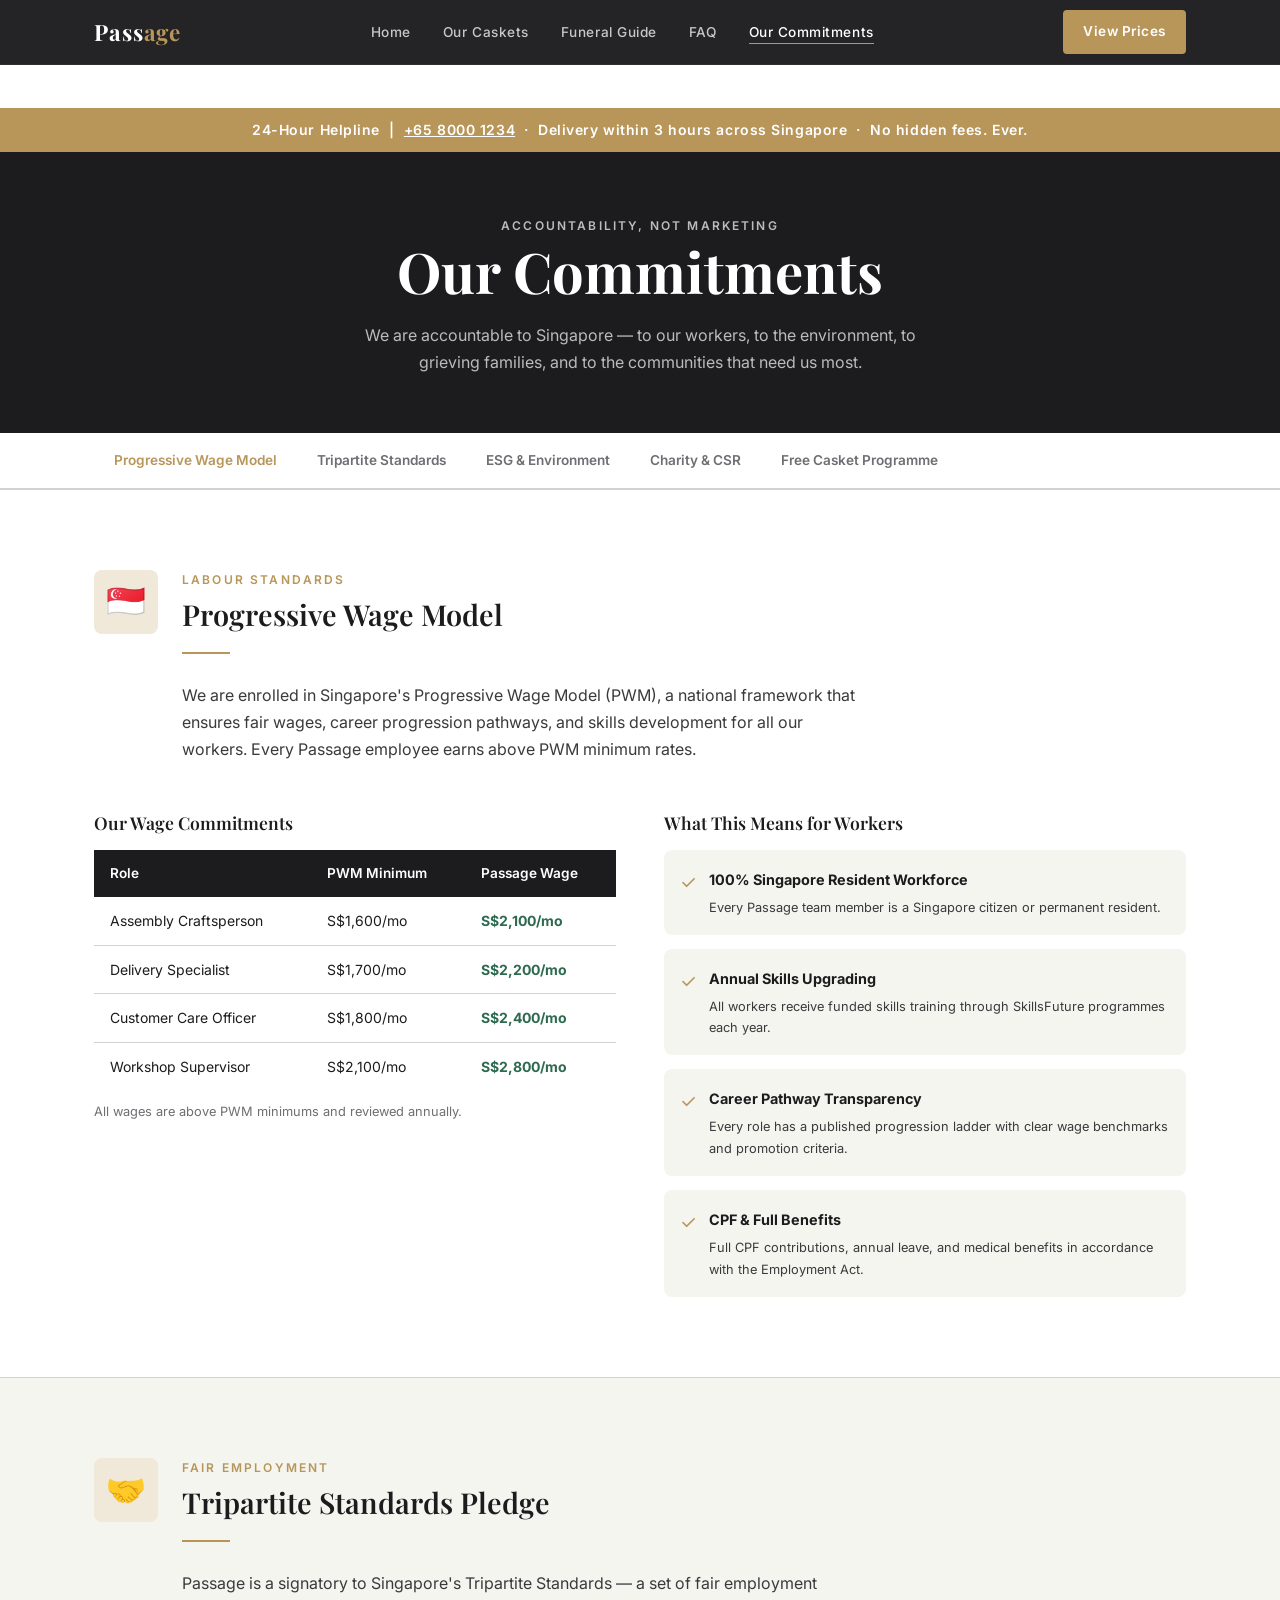
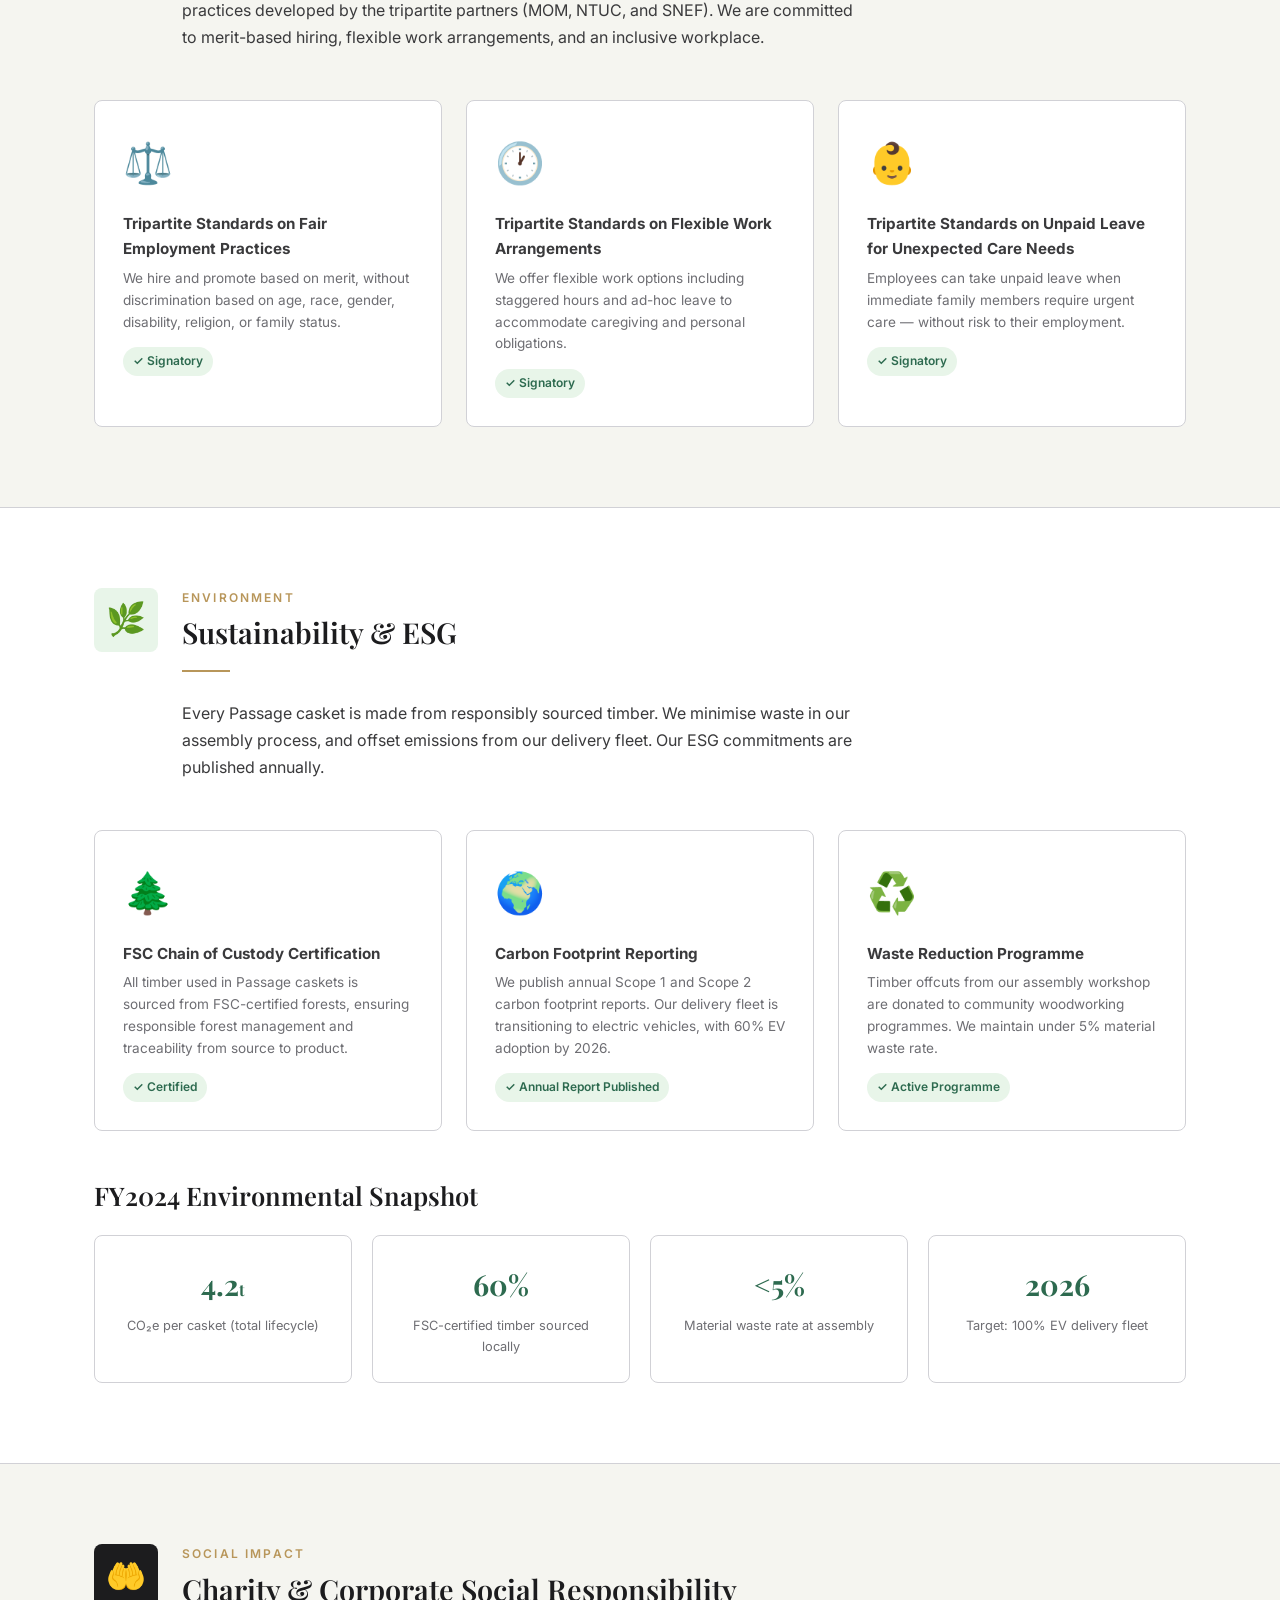
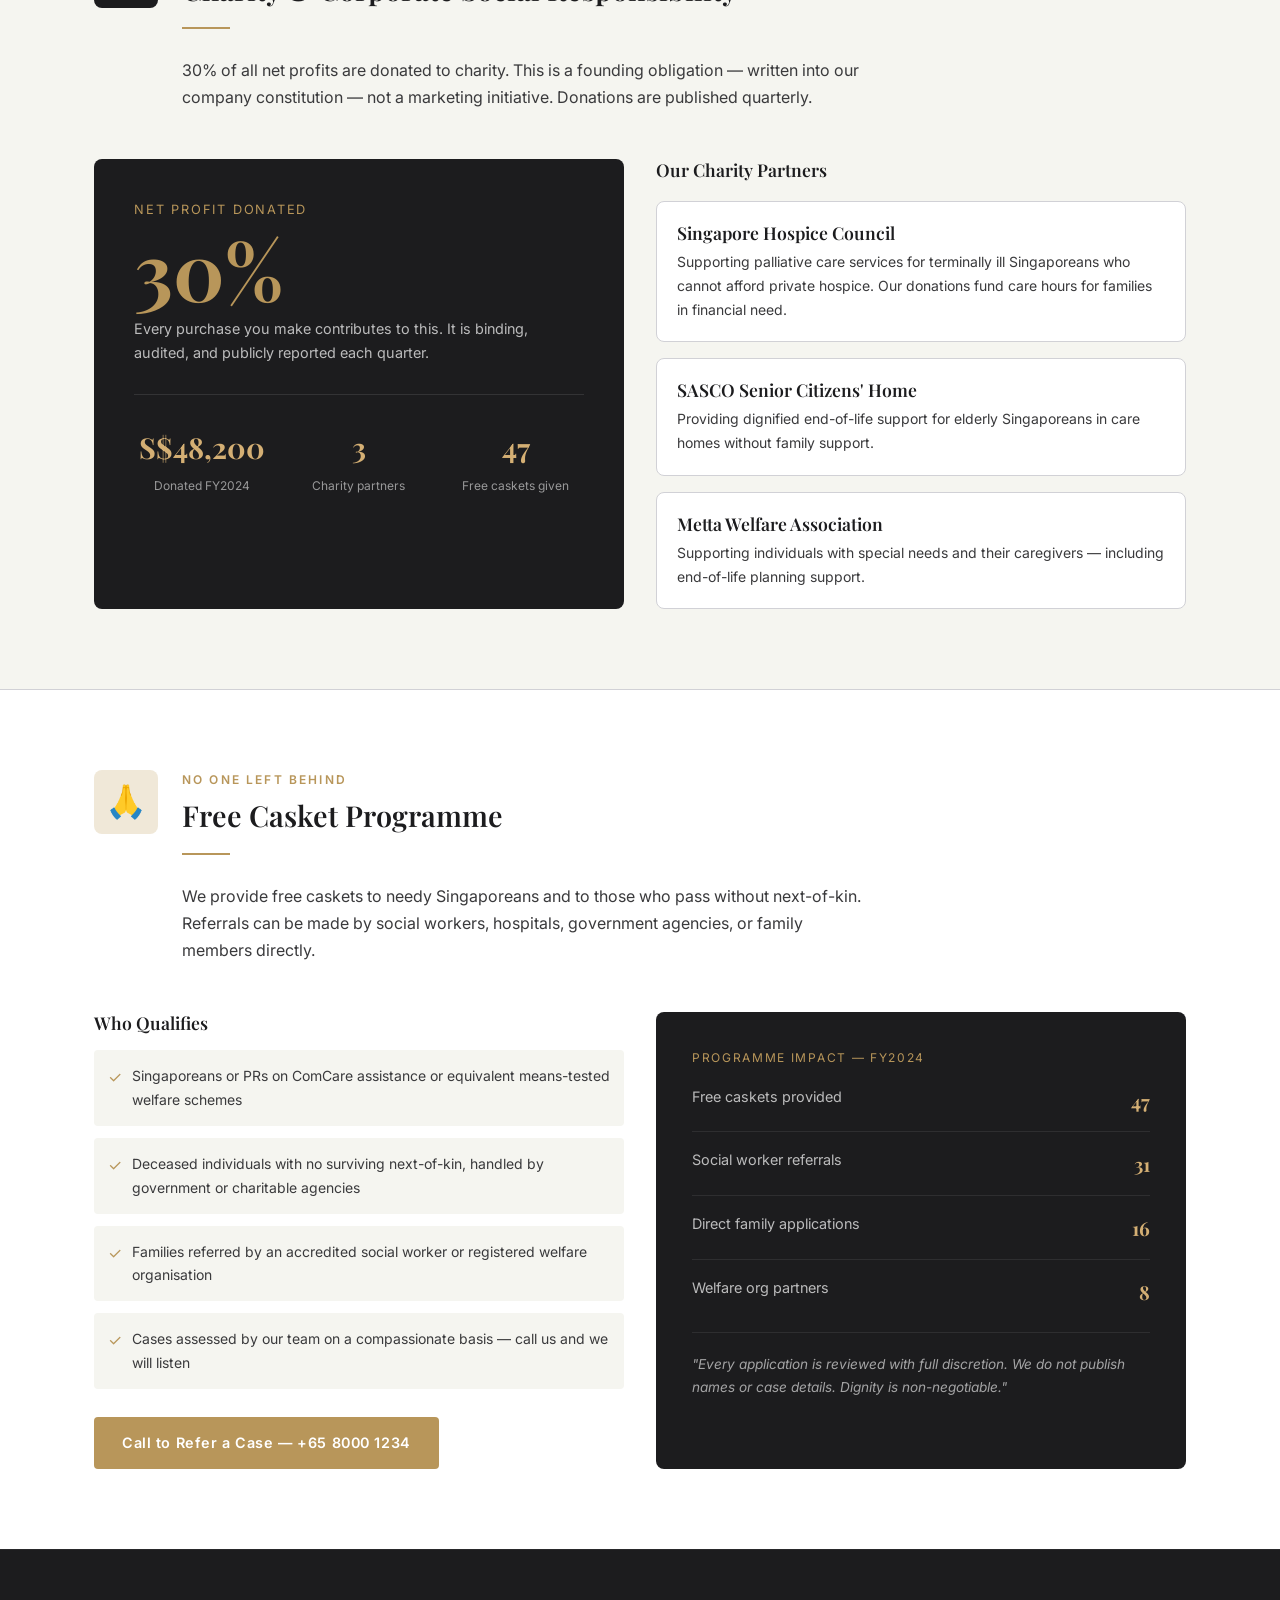
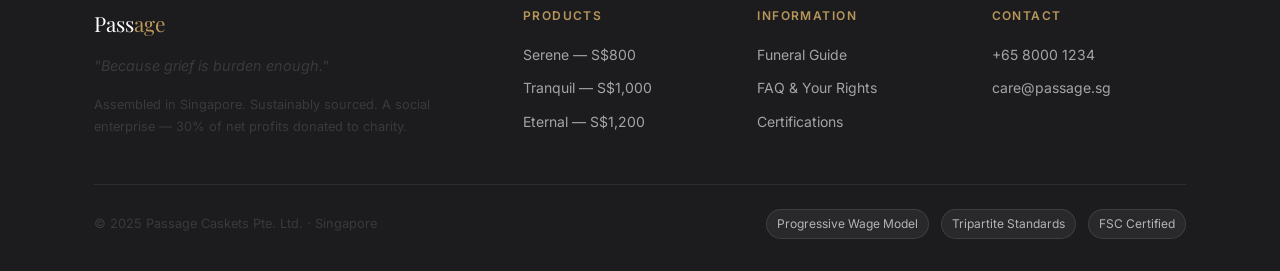
==== accreditation.html @ 785dd01e "Initial commit: Passage casket website 5-page transparent casket pricing site for Singapore. Include" ====
<!DOCTYPE html>
<html lang="en">
<head>
  <meta charset="UTF-8" />
  <meta name="viewport" content="width=device-width, initial-scale=1.0" />
  <title>Our Commitments — Passage</title>
  <meta name="description" content="Progressive Wage Model, Tripartite Standards, FSC timber, ESG reporting, and our charity commitment. Passage is accountable to Singapore." />
  <link rel="preconnect" href="https://fonts.googleapis.com" />
  <link rel="preconnect" href="https://fonts.gstatic.com" crossorigin />
  <link href="https://fonts.googleapis.com/css2?family=Playfair+Display:wght@400;600;700&family=Inter:wght@400;500;600&display=swap" rel="stylesheet" />
  <link rel="stylesheet" href="styles.css" />
  <style>
    .page-body { padding-top: 108px; }
    .page-header { background: var(--charcoal); padding: 64px 0 56px; text-align: center; color: var(--white); }
    .page-header h1 { color: var(--white); margin-bottom: 16px; }
    .page-header p { color: rgba(255,255,255,0.7); max-width: 600px; margin: 0 auto; }

    /* Commitment pillars */
    .pillar-nav {
      background: var(--white);
      border-bottom: 2px solid var(--border);
      position: sticky; top: 108px; z-index: 100;
    }
    .pillar-nav__inner {
      display: flex; overflow-x: auto;
      max-width: var(--max-width); margin: 0 auto; padding: 0 24px;
    }
    .pillar-btn {
      padding: 16px 20px; font-size: 0.85rem; font-weight: 600;
      color: var(--muted); white-space: nowrap;
      border-bottom: 2px solid transparent; margin-bottom: -2px;
      background: none; cursor: pointer; transition: var(--transition);
    }
    .pillar-btn:hover { color: var(--charcoal); }
    .pillar-btn.active { color: var(--gold); border-bottom-color: var(--gold); }

    /* Section headers with icon */
    .commitment-section { padding: 80px 0; border-bottom: 1px solid var(--border); }
    .commitment-section:last-of-type { border-bottom: none; }
    .commitment-section.alt { background: var(--light); }

    .commitment-header { display: flex; align-items: flex-start; gap: 24px; margin-bottom: 48px; }
    .commitment-icon {
      width: 64px; height: 64px; flex-shrink: 0;
      background: var(--gold-pale);
      border-radius: var(--radius-lg);
      display: flex; align-items: center; justify-content: center;
      font-size: 2rem;
    }
    .commitment-icon.green { background: #e8f5e9; }
    .commitment-icon.dark { background: var(--charcoal); }
    .commitment-header__text .section-label { margin-bottom: 6px; }
    .commitment-header__text h2 { font-size: 1.8rem; }

    /* Cert cards */
    .cert-grid { display: grid; grid-template-columns: repeat(3,1fr); gap: 24px; }
    .cert-card {
      border: 1px solid var(--border);
      border-radius: var(--radius-lg);
      padding: 28px;
      background: var(--white);
    }
    .cert-card__logo {
      font-size: 2.5rem; margin-bottom: 14px;
    }
    .cert-card__name { font-weight: 700; font-size: 0.95rem; margin-bottom: 6px; }
    .cert-card__body { font-size: 0.85rem; color: var(--muted); line-height: 1.6; }
    .cert-card__status {
      display: inline-flex; align-items: center; gap: 6px;
      font-size: 0.75rem; font-weight: 600;
      padding: 4px 10px; border-radius: 20px;
      background: #e8f5e9; color: var(--green);
      margin-top: 14px;
    }

    /* Wage model */
    .wage-layout { display: grid; grid-template-columns: 1fr 1fr; gap: 48px; align-items: start; }
    .wage-table { width: 100%; border-collapse: collapse; }
    .wage-table th { background: var(--charcoal); color: var(--white); padding: 12px 16px; text-align: left; font-size: 0.85rem; font-weight: 600; }
    .wage-table td { padding: 12px 16px; border-bottom: 1px solid var(--border); font-size: 0.875rem; }
    .wage-table tr:last-child td { border-bottom: none; }
    .wage-table tr:hover td { background: var(--light); }
    .wage-highlight { font-weight: 700; color: var(--green); }

    /* Carbon report */
    .carbon-grid { display: grid; grid-template-columns: repeat(4,1fr); gap: 20px; }
    .carbon-card {
      background: var(--white);
      border: 1px solid var(--border);
      border-radius: var(--radius-lg);
      padding: 24px; text-align: center;
    }
    .carbon-card__num {
      font-family: var(--font-serif); font-size: 1.8rem; font-weight: 700;
      color: var(--green); margin-bottom: 6px;
    }
    .carbon-card__label { font-size: 0.8rem; color: var(--muted); }

    /* Charity section */
    .charity-visual {
      background: var(--charcoal);
      border-radius: var(--radius-lg);
      padding: 40px;
      color: var(--white);
    }
    .charity-big-num {
      font-family: var(--font-serif); font-size: 5rem; font-weight: 700;
      color: var(--gold); line-height: 1; margin-bottom: 8px;
    }
    .charity-detail {
      display: grid; grid-template-columns: 1fr 1fr 1fr;
      gap: 20px; margin-top: 28px;
      padding-top: 28px; border-top: 1px solid rgba(255,255,255,0.1);
    }
    .charity-detail__item { text-align: center; }
    .charity-detail__num { font-family: var(--font-serif); font-size: 1.8rem; color: var(--gold-light); font-weight: 700; }
    .charity-detail__label { font-size: 0.75rem; color: rgba(255,255,255,0.55); margin-top: 4px; }

    .partner-logos { display: flex; gap: 20px; flex-wrap: wrap; margin-top: 28px; }
    .partner-logo {
      background: var(--light); border: 1px solid var(--border);
      border-radius: var(--radius); padding: 14px 24px;
      font-size: 0.85rem; font-weight: 600; color: var(--mid);
    }

    /* Animate */
    .animate { opacity: 0; transform: translateY(24px); transition: opacity 0.6s ease, transform 0.6s ease; }
    .animate.visible { opacity: 1; transform: translateY(0); }

    /* Mobile nav */
    .nav__mobile { background: var(--charcoal); max-height: 0; overflow: hidden; transition: max-height 0.3s ease; border-top: 1px solid rgba(255,255,255,0.06); }
    .nav__mobile.open { max-height: 400px; }
    .nav__mobile ul { padding: 16px 24px; display: flex; flex-direction: column; gap: 4px; }
    .nav__mobile a { display: block; padding: 10px 0; font-size: 0.9rem; color: rgba(255,255,255,0.8); border-bottom: 1px solid rgba(255,255,255,0.06); }
    .nav__mobile .btn { margin: 8px 24px 16px; display: block; text-align: center; }

    @media (max-width: 768px) {
      .cert-grid, .carbon-grid { grid-template-columns: 1fr 1fr; }
      .wage-layout { grid-template-columns: 1fr; }
      .charity-detail { grid-template-columns: 1fr; gap: 12px; }
    }
    @media (max-width: 480px) {
      .cert-grid, .carbon-grid { grid-template-columns: 1fr; }
    }
  </style>
</head>
<body class="page-body">

  <!-- NAV -->
  <div class="hotline-strip">
    24-Hour Helpline &nbsp;|&nbsp; <a href="tel:+6580001234">+65 8000 1234</a> &nbsp;·&nbsp; Delivery within 3 hours across Singapore &nbsp;·&nbsp; No hidden fees. Ever.
  </div>
  <nav class="nav">
    <div class="nav__inner">
      <a href="index.html" class="nav__logo">Pass<span>age</span></a>
      <ul class="nav__links">
        <li><a href="index.html">Home</a></li>
        <li><a href="products.html">Our Caskets</a></li>
        <li><a href="knowledge.html">Funeral Guide</a></li>
        <li><a href="faq.html">FAQ</a></li>
        <li><a href="accreditation.html" class="active">Our Commitments</a></li>
      </ul>
      <a href="products.html" class="btn btn--primary nav__cta">View Prices</a>
      <button class="nav__hamburger" onclick="toggleMobileNav()"><span></span><span></span><span></span></button>
    </div>
    <div class="nav__mobile" id="mobileNav">
      <ul>
        <li><a href="index.html">Home</a></li>
        <li><a href="products.html">Our Caskets</a></li>
        <li><a href="knowledge.html">Funeral Guide</a></li>
        <li><a href="faq.html">FAQ</a></li>
        <li><a href="accreditation.html">Our Commitments</a></li>
      </ul>
      <a href="products.html" class="btn btn--primary">View Prices</a>
    </div>
  </nav>

  <!-- PAGE HEADER -->
  <div class="page-header">
    <div class="container">
      <p class="section-label" style="text-align:center;">Accountability, Not Marketing</p>
      <h1>Our Commitments</h1>
      <p>We are accountable to Singapore — to our workers, to the environment, to grieving families, and to the communities that need us most.</p>
    </div>
  </div>

  <!-- PILLAR NAV -->
  <div class="pillar-nav">
    <div class="pillar-nav__inner">
      <a href="#pwm" class="pillar-btn active">Progressive Wage Model</a>
      <a href="#tripartite" class="pillar-btn">Tripartite Standards</a>
      <a href="#esg" class="pillar-btn">ESG & Environment</a>
      <a href="#charity" class="pillar-btn">Charity & CSR</a>
      <a href="#free-casket" class="pillar-btn">Free Casket Programme</a>
    </div>
  </div>

  <!-- PROGRESSIVE WAGE MODEL -->
  <section class="commitment-section" id="pwm">
    <div class="container">
      <div class="commitment-header animate">
        <div class="commitment-icon">🇸🇬</div>
        <div class="commitment-header__text">
          <p class="section-label">Labour Standards</p>
          <h2>Progressive Wage Model</h2>
          <div class="divider"></div>
          <p style="max-width:680px;">We are enrolled in Singapore's Progressive Wage Model (PWM), a national framework that ensures fair wages, career progression pathways, and skills development for all our workers. Every Passage employee earns above PWM minimum rates.</p>
        </div>
      </div>

      <div class="wage-layout animate">
        <div>
          <h3 style="margin-bottom:16px; font-size:1.1rem;">Our Wage Commitments</h3>
          <table class="wage-table">
            <thead><tr><th>Role</th><th>PWM Minimum</th><th>Passage Wage</th></tr></thead>
            <tbody>
              <tr><td>Assembly Craftsperson</td><td>S$1,600/mo</td><td class="wage-highlight">S$2,100/mo</td></tr>
              <tr><td>Delivery Specialist</td><td>S$1,700/mo</td><td class="wage-highlight">S$2,200/mo</td></tr>
              <tr><td>Customer Care Officer</td><td>S$1,800/mo</td><td class="wage-highlight">S$2,400/mo</td></tr>
              <tr><td>Workshop Supervisor</td><td>S$2,100/mo</td><td class="wage-highlight">S$2,800/mo</td></tr>
            </tbody>
          </table>
          <p style="font-size:0.8rem; color:var(--muted); margin-top:10px;">All wages are above PWM minimums and reviewed annually.</p>
        </div>
        <div>
          <h3 style="margin-bottom:16px; font-size:1.1rem;">What This Means for Workers</h3>
          <div style="display:flex; flex-direction:column; gap:14px;">
            <div style="display:flex; gap:12px; align-items:flex-start; padding:16px; background:var(--light); border-radius:var(--radius-lg);">
              <span style="color:var(--gold); font-size:1.2rem;">✓</span>
              <div><strong style="font-size:0.9rem;">100% Singapore Resident Workforce</strong><p style="font-size:0.8rem; margin-top:4px;">Every Passage team member is a Singapore citizen or permanent resident.</p></div>
            </div>
            <div style="display:flex; gap:12px; align-items:flex-start; padding:16px; background:var(--light); border-radius:var(--radius-lg);">
              <span style="color:var(--gold); font-size:1.2rem;">✓</span>
              <div><strong style="font-size:0.9rem;">Annual Skills Upgrading</strong><p style="font-size:0.8rem; margin-top:4px;">All workers receive funded skills training through SkillsFuture programmes each year.</p></div>
            </div>
            <div style="display:flex; gap:12px; align-items:flex-start; padding:16px; background:var(--light); border-radius:var(--radius-lg);">
              <span style="color:var(--gold); font-size:1.2rem;">✓</span>
              <div><strong style="font-size:0.9rem;">Career Pathway Transparency</strong><p style="font-size:0.8rem; margin-top:4px;">Every role has a published progression ladder with clear wage benchmarks and promotion criteria.</p></div>
            </div>
            <div style="display:flex; gap:12px; align-items:flex-start; padding:16px; background:var(--light); border-radius:var(--radius-lg);">
              <span style="color:var(--gold); font-size:1.2rem;">✓</span>
              <div><strong style="font-size:0.9rem;">CPF & Full Benefits</strong><p style="font-size:0.8rem; margin-top:4px;">Full CPF contributions, annual leave, and medical benefits in accordance with the Employment Act.</p></div>
            </div>
          </div>
        </div>
      </div>
    </div>
  </section>

  <!-- TRIPARTITE STANDARDS -->
  <section class="commitment-section alt" id="tripartite">
    <div class="container">
      <div class="commitment-header animate">
        <div class="commitment-icon">🤝</div>
        <div class="commitment-header__text">
          <p class="section-label">Fair Employment</p>
          <h2>Tripartite Standards Pledge</h2>
          <div class="divider"></div>
          <p style="max-width:680px;">Passage is a signatory to Singapore's Tripartite Standards — a set of fair employment practices developed by the tripartite partners (MOM, NTUC, and SNEF). We are committed to merit-based hiring, flexible work arrangements, and an inclusive workplace.</p>
        </div>
      </div>

      <div class="cert-grid animate">
        <div class="cert-card">
          <div class="cert-card__logo">⚖️</div>
          <p class="cert-card__name">Tripartite Standards on Fair Employment Practices</p>
          <p class="cert-card__body">We hire and promote based on merit, without discrimination based on age, race, gender, disability, religion, or family status.</p>
          <span class="cert-card__status">✓ Signatory</span>
        </div>
        <div class="cert-card">
          <div class="cert-card__logo">🕐</div>
          <p class="cert-card__name">Tripartite Standards on Flexible Work Arrangements</p>
          <p class="cert-card__body">We offer flexible work options including staggered hours and ad-hoc leave to accommodate caregiving and personal obligations.</p>
          <span class="cert-card__status">✓ Signatory</span>
        </div>
        <div class="cert-card">
          <div class="cert-card__logo">👶</div>
          <p class="cert-card__name">Tripartite Standards on Unpaid Leave for Unexpected Care Needs</p>
          <p class="cert-card__body">Employees can take unpaid leave when immediate family members require urgent care — without risk to their employment.</p>
          <span class="cert-card__status">✓ Signatory</span>
        </div>
      </div>
    </div>
  </section>

  <!-- ESG -->
  <section class="commitment-section" id="esg">
    <div class="container">
      <div class="commitment-header animate">
        <div class="commitment-icon green">🌿</div>
        <div class="commitment-header__text">
          <p class="section-label">Environment</p>
          <h2>Sustainability & ESG</h2>
          <div class="divider"></div>
          <p style="max-width:680px;">Every Passage casket is made from responsibly sourced timber. We minimise waste in our assembly process, and offset emissions from our delivery fleet. Our ESG commitments are published annually.</p>
        </div>
      </div>

      <div class="cert-grid animate" style="margin-bottom:48px;">
        <div class="cert-card">
          <div class="cert-card__logo">🌲</div>
          <p class="cert-card__name">FSC Chain of Custody Certification</p>
          <p class="cert-card__body">All timber used in Passage caskets is sourced from FSC-certified forests, ensuring responsible forest management and traceability from source to product.</p>
          <span class="cert-card__status">✓ Certified</span>
        </div>
        <div class="cert-card">
          <div class="cert-card__logo">🌍</div>
          <p class="cert-card__name">Carbon Footprint Reporting</p>
          <p class="cert-card__body">We publish annual Scope 1 and Scope 2 carbon footprint reports. Our delivery fleet is transitioning to electric vehicles, with 60% EV adoption by 2026.</p>
          <span class="cert-card__status">✓ Annual Report Published</span>
        </div>
        <div class="cert-card">
          <div class="cert-card__logo">♻️</div>
          <p class="cert-card__name">Waste Reduction Programme</p>
          <p class="cert-card__body">Timber offcuts from our assembly workshop are donated to community woodworking programmes. We maintain under 5% material waste rate.</p>
          <span class="cert-card__status">✓ Active Programme</span>
        </div>
      </div>

      <div class="animate">
        <h3 style="margin-bottom:24px;">FY2024 Environmental Snapshot</h3>
        <div class="carbon-grid">
          <div class="carbon-card">
            <div class="carbon-card__num">4.2<span style="font-size:1rem;">t</span></div>
            <div class="carbon-card__label">CO₂e per casket (total lifecycle)</div>
          </div>
          <div class="carbon-card">
            <div class="carbon-card__num">60%</div>
            <div class="carbon-card__label">FSC-certified timber sourced locally</div>
          </div>
          <div class="carbon-card">
            <div class="carbon-card__num">&lt;5%</div>
            <div class="carbon-card__label">Material waste rate at assembly</div>
          </div>
          <div class="carbon-card">
            <div class="carbon-card__num">2026</div>
            <div class="carbon-card__label">Target: 100% EV delivery fleet</div>
          </div>
        </div>
      </div>
    </div>
  </section>

  <!-- CHARITY -->
  <section class="commitment-section alt" id="charity">
    <div class="container">
      <div class="commitment-header animate">
        <div class="commitment-icon dark">🤲</div>
        <div class="commitment-header__text">
          <p class="section-label">Social Impact</p>
          <h2>Charity & Corporate Social Responsibility</h2>
          <div class="divider"></div>
          <p style="max-width:680px;">30% of all net profits are donated to charity. This is a founding obligation — written into our company constitution — not a marketing initiative. Donations are published quarterly.</p>
        </div>
      </div>

      <div class="grid-2 animate">
        <div class="charity-visual">
          <p style="font-size:0.8rem; letter-spacing:0.14em; text-transform:uppercase; color:var(--gold); margin-bottom:8px;">Net Profit Donated</p>
          <div class="charity-big-num">30%</div>
          <p style="color:rgba(255,255,255,0.7); font-size:0.9rem; line-height:1.7;">Every purchase you make contributes to this. It is binding, audited, and publicly reported each quarter.</p>
          <div class="charity-detail">
            <div class="charity-detail__item">
              <div class="charity-detail__num">S$48,200</div>
              <div class="charity-detail__label">Donated FY2024</div>
            </div>
            <div class="charity-detail__item">
              <div class="charity-detail__num">3</div>
              <div class="charity-detail__label">Charity partners</div>
            </div>
            <div class="charity-detail__item">
              <div class="charity-detail__num">47</div>
              <div class="charity-detail__label">Free caskets given</div>
            </div>
          </div>
        </div>

        <div>
          <h3 style="margin-bottom:20px; font-size:1.1rem;">Our Charity Partners</h3>
          <div style="display:flex; flex-direction:column; gap:16px;">
            <div style="padding:20px; border:1px solid var(--border); border-radius:var(--radius-lg); background:var(--white);">
              <h4 style="margin-bottom:6px;">Singapore Hospice Council</h4>
              <p style="font-size:0.875rem;">Supporting palliative care services for terminally ill Singaporeans who cannot afford private hospice. Our donations fund care hours for families in financial need.</p>
            </div>
            <div style="padding:20px; border:1px solid var(--border); border-radius:var(--radius-lg); background:var(--white);">
              <h4 style="margin-bottom:6px;">SASCO Senior Citizens' Home</h4>
              <p style="font-size:0.875rem;">Providing dignified end-of-life support for elderly Singaporeans in care homes without family support.</p>
            </div>
            <div style="padding:20px; border:1px solid var(--border); border-radius:var(--radius-lg); background:var(--white);">
              <h4 style="margin-bottom:6px;">Metta Welfare Association</h4>
              <p style="font-size:0.875rem;">Supporting individuals with special needs and their caregivers — including end-of-life planning support.</p>
            </div>
          </div>
        </div>
      </div>
    </div>
  </section>

  <!-- FREE CASKET PROGRAMME -->
  <section class="commitment-section" id="free-casket">
    <div class="container">
      <div class="commitment-header animate">
        <div class="commitment-icon">🙏</div>
        <div class="commitment-header__text">
          <p class="section-label">No One Left Behind</p>
          <h2>Free Casket Programme</h2>
          <div class="divider"></div>
          <p style="max-width:680px;">We provide free caskets to needy Singaporeans and to those who pass without next-of-kin. Referrals can be made by social workers, hospitals, government agencies, or family members directly.</p>
        </div>
      </div>

      <div class="grid-2 animate">
        <div>
          <h3 style="margin-bottom:16px; font-size:1.1rem;">Who Qualifies</h3>
          <div style="display:flex; flex-direction:column; gap:12px; margin-bottom:28px;">
            <div style="display:flex; gap:10px; padding:14px; background:var(--light); border-radius:var(--radius);">
              <span style="color:var(--gold);">✓</span>
              <p style="font-size:0.875rem;">Singaporeans or PRs on ComCare assistance or equivalent means-tested welfare schemes</p>
            </div>
            <div style="display:flex; gap:10px; padding:14px; background:var(--light); border-radius:var(--radius);">
              <span style="color:var(--gold);">✓</span>
              <p style="font-size:0.875rem;">Deceased individuals with no surviving next-of-kin, handled by government or charitable agencies</p>
            </div>
            <div style="display:flex; gap:10px; padding:14px; background:var(--light); border-radius:var(--radius);">
              <span style="color:var(--gold);">✓</span>
              <p style="font-size:0.875rem;">Families referred by an accredited social worker or registered welfare organisation</p>
            </div>
            <div style="display:flex; gap:10px; padding:14px; background:var(--light); border-radius:var(--radius);">
              <span style="color:var(--gold);">✓</span>
              <p style="font-size:0.875rem;">Cases assessed by our team on a compassionate basis — call us and we will listen</p>
            </div>
          </div>
          <a href="tel:+6580001234" class="btn btn--primary">Call to Refer a Case — +65 8000 1234</a>
        </div>
        <div style="background:var(--charcoal); border-radius:var(--radius-lg); padding:36px; color:var(--white);">
          <p style="font-size:0.75rem; letter-spacing:0.14em; text-transform:uppercase; color:var(--gold); margin-bottom:16px;">Programme Impact — FY2024</p>
          <div style="display:flex; flex-direction:column; gap:16px;">
            <div style="display:flex; justify-content:space-between; border-bottom:1px solid rgba(255,255,255,0.08); padding-bottom:14px;">
              <span style="font-size:0.9rem; color:rgba(255,255,255,0.7);">Free caskets provided</span>
              <span style="font-weight:700; color:var(--gold-light); font-family:var(--font-serif); font-size:1.2rem;">47</span>
            </div>
            <div style="display:flex; justify-content:space-between; border-bottom:1px solid rgba(255,255,255,0.08); padding-bottom:14px;">
              <span style="font-size:0.9rem; color:rgba(255,255,255,0.7);">Social worker referrals</span>
              <span style="font-weight:700; color:var(--gold-light); font-family:var(--font-serif); font-size:1.2rem;">31</span>
            </div>
            <div style="display:flex; justify-content:space-between; border-bottom:1px solid rgba(255,255,255,0.08); padding-bottom:14px;">
              <span style="font-size:0.9rem; color:rgba(255,255,255,0.7);">Direct family applications</span>
              <span style="font-weight:700; color:var(--gold-light); font-family:var(--font-serif); font-size:1.2rem;">16</span>
            </div>
            <div style="display:flex; justify-content:space-between;">
              <span style="font-size:0.9rem; color:rgba(255,255,255,0.7);">Welfare org partners</span>
              <span style="font-weight:700; color:var(--gold-light); font-family:var(--font-serif); font-size:1.2rem;">8</span>
            </div>
          </div>
          <div style="margin-top:24px; padding-top:20px; border-top:1px solid rgba(255,255,255,0.08);">
            <p style="font-size:0.85rem; color:rgba(255,255,255,0.6); font-style:italic; line-height:1.7;">"Every application is reviewed with full discretion. We do not publish names or case details. Dignity is non-negotiable."</p>
          </div>
        </div>
      </div>
    </div>
  </section>

  <!-- FOOTER -->
  <footer class="footer">
    <div class="container">
      <div class="footer__grid">
        <div>
          <p class="footer__brand">Pass<span>age</span></p>
          <p class="footer__tagline">"Because grief is burden enough."</p>
          <p style="font-size:0.8rem; line-height:1.7;">Assembled in Singapore. Sustainably sourced. A social enterprise — 30% of net profits donated to charity.</p>
        </div>
        <div class="footer__col"><h5>Products</h5>
          <a href="products.html#serene">Serene — S$800</a>
          <a href="products.html#tranquil">Tranquil — S$1,000</a>
          <a href="products.html#eternal">Eternal — S$1,200</a>
        </div>
        <div class="footer__col"><h5>Information</h5>
          <a href="knowledge.html">Funeral Guide</a>
          <a href="faq.html">FAQ & Your Rights</a>
          <a href="accreditation.html">Certifications</a>
        </div>
        <div class="footer__col"><h5>Contact</h5>
          <a href="tel:+6580001234">+65 8000 1234</a>
          <a href="mailto:care@passage.sg">care@passage.sg</a>
        </div>
      </div>
      <div class="footer__bottom">
        <p>© 2025 Passage Caskets Pte. Ltd. · Singapore</p>
        <div class="footer__badge">
          <span>Progressive Wage Model</span><span>Tripartite Standards</span><span>FSC Certified</span>
        </div>
      </div>
    </div>
  </footer>

  <script src="scripts.js"></script>
</body>
</html>
---- styles.css ----
/* =============================================
   PASSAGE — Global Styles
   Palette: Charcoal · Warm White · Soft Gold
   ============================================= */

:root {
  --charcoal:    #1c1c1e;
  --deep:        #2c2c2e;
  --mid:         #3a3a3c;
  --muted:       #6e6e73;
  --border:      #d1d1d6;
  --light:       #f5f5f0;
  --white:       #ffffff;
  --gold:        #b8965a;
  --gold-light:  #d4af74;
  --gold-pale:   #f0e8d8;
  --green:       #2d6a4f;
  --accent-red:  #8b1a1a;

  --font-serif:  'Playfair Display', Georgia, 'Times New Roman', serif;
  --font-sans:   'Inter', -apple-system, BlinkMacSystemFont, 'Segoe UI', sans-serif;

  --radius:      4px;
  --radius-lg:   8px;
  --shadow:      0 2px 16px rgba(0,0,0,0.08);
  --shadow-md:   0 4px 24px rgba(0,0,0,0.12);
  --transition:  0.25s ease;
  --max-width:   1140px;
}

/* Reset */
*, *::before, *::after { box-sizing: border-box; margin: 0; padding: 0; }
html { scroll-behavior: smooth; font-size: 16px; }
body {
  font-family: var(--font-sans);
  background: var(--white);
  color: var(--charcoal);
  line-height: 1.7;
  -webkit-font-smoothing: antialiased;
}
img { max-width: 100%; display: block; }
a { color: inherit; text-decoration: none; }
ul { list-style: none; }
button { cursor: pointer; border: none; background: none; font-family: inherit; }

/* Typography */
h1, h2, h3, h4 { font-family: var(--font-serif); line-height: 1.25; }
h1 { font-size: clamp(2rem, 5vw, 3.5rem); font-weight: 700; }
h2 { font-size: clamp(1.6rem, 3.5vw, 2.4rem); font-weight: 600; }
h3 { font-size: clamp(1.2rem, 2.5vw, 1.6rem); font-weight: 600; }
h4 { font-size: 1.1rem; font-weight: 600; }
p  { font-size: 1rem; color: var(--mid); }

/* Layout */
.container { max-width: var(--max-width); margin: 0 auto; padding: 0 24px; }
.section { padding: 80px 0; }
.section--dark { background: var(--charcoal); color: var(--white); }
.section--dark p { color: rgba(255,255,255,0.75); }
.section--light { background: var(--light); }
.section--gold  { background: var(--gold-pale); }

.section-label {
  font-family: var(--font-sans);
  font-size: 0.75rem;
  font-weight: 600;
  letter-spacing: 0.18em;
  text-transform: uppercase;
  color: var(--gold);
  margin-bottom: 12px;
}
.section-title { margin-bottom: 16px; }
.section-subtitle { font-size: 1.05rem; color: var(--muted); max-width: 640px; }
.text-center { text-align: center; }
.text-center .section-subtitle { margin: 0 auto; }

/* Divider */
.divider {
  width: 48px; height: 2px;
  background: var(--gold);
  margin: 20px 0 28px;
}
.divider--center { margin: 20px auto 28px; }

/* Buttons */
.btn {
  display: inline-flex;
  align-items: center;
  gap: 8px;
  padding: 14px 28px;
  border-radius: var(--radius);
  font-size: 0.9rem;
  font-weight: 600;
  letter-spacing: 0.04em;
  transition: var(--transition);
  white-space: nowrap;
}
.btn--primary {
  background: var(--gold);
  color: var(--white);
}
.btn--primary:hover { background: var(--gold-light); transform: translateY(-1px); }
.btn--outline {
  border: 1.5px solid var(--gold);
  color: var(--gold);
}
.btn--outline:hover { background: var(--gold); color: var(--white); }
.btn--dark {
  background: var(--charcoal);
  color: var(--white);
}
.btn--dark:hover { background: var(--deep); transform: translateY(-1px); }
.btn--ghost {
  color: var(--white);
  border: 1.5px solid rgba(255,255,255,0.5);
}
.btn--ghost:hover { border-color: var(--white); background: rgba(255,255,255,0.1); }

/* =============================================
   NAV
   ============================================= */
.nav {
  position: fixed; top: 0; left: 0; right: 0; z-index: 1000;
  background: rgba(28,28,30,0.96);
  backdrop-filter: blur(12px);
  border-bottom: 1px solid rgba(255,255,255,0.06);
}
.nav__inner {
  display: flex; align-items: center; justify-content: space-between;
  max-width: var(--max-width); margin: 0 auto; padding: 0 24px; height: 64px;
}
.nav__logo {
  font-family: var(--font-serif);
  font-size: 1.4rem;
  font-weight: 700;
  color: var(--white);
  letter-spacing: 0.04em;
}
.nav__logo span { color: var(--gold); }
.nav__links { display: flex; gap: 32px; }
.nav__links a {
  font-size: 0.85rem;
  font-weight: 500;
  color: rgba(255,255,255,0.75);
  letter-spacing: 0.04em;
  transition: var(--transition);
  position: relative;
}
.nav__links a::after {
  content: ''; position: absolute; bottom: -4px; left: 0; right: 0;
  height: 1px; background: var(--gold);
  transform: scaleX(0); transition: var(--transition);
}
.nav__links a:hover, .nav__links a.active { color: var(--white); }
.nav__links a:hover::after, .nav__links a.active::after { transform: scaleX(1); }
.nav__cta { font-size: 0.85rem; padding: 10px 20px; }
.nav__hamburger { display: none; flex-direction: column; gap: 5px; padding: 4px; }
.nav__hamburger span { display: block; width: 22px; height: 2px; background: var(--white); border-radius: 2px; transition: var(--transition); }
.nav__mobile { display: none; }

/* =============================================
   FOOTER
   ============================================= */
.footer {
  background: var(--charcoal);
  color: rgba(255,255,255,0.65);
  padding: 56px 0 32px;
  border-top: 1px solid rgba(255,255,255,0.06);
}
.footer__grid {
  display: grid;
  grid-template-columns: 2fr 1fr 1fr 1fr;
  gap: 40px;
  margin-bottom: 40px;
}
.footer__brand { font-family: var(--font-serif); font-size: 1.3rem; color: var(--white); margin-bottom: 12px; }
.footer__brand span { color: var(--gold); }
.footer__tagline { font-size: 0.9rem; font-style: italic; margin-bottom: 16px; }
.footer__col h5 { font-size: 0.75rem; font-weight: 600; letter-spacing: 0.12em; text-transform: uppercase; color: var(--gold); margin-bottom: 16px; }
.footer__col a { display: block; font-size: 0.875rem; color: rgba(255,255,255,0.6); margin-bottom: 10px; transition: var(--transition); }
.footer__col a:hover { color: var(--white); }
.footer__bottom { border-top: 1px solid rgba(255,255,255,0.08); padding-top: 24px; display: flex; justify-content: space-between; align-items: center; flex-wrap: wrap; gap: 12px; }
.footer__bottom p { font-size: 0.8rem; }
.footer__badge { display: flex; gap: 12px; }
.footer__badge span { font-size: 0.75rem; background: rgba(255,255,255,0.06); border: 1px solid rgba(255,255,255,0.1); padding: 4px 10px; border-radius: 20px; }

/* =============================================
   HOTLINE STRIP
   ============================================= */
.hotline-strip {
  background: var(--gold);
  color: var(--white);
  text-align: center;
  padding: 10px 24px;
  font-size: 0.875rem;
  font-weight: 600;
  letter-spacing: 0.04em;
}
.hotline-strip a { color: var(--white); text-decoration: underline; }

/* =============================================
   BADGES / TAGS
   ============================================= */
.badge {
  display: inline-block;
  font-size: 0.7rem;
  font-weight: 700;
  letter-spacing: 0.1em;
  text-transform: uppercase;
  padding: 4px 10px;
  border-radius: 20px;
}
.badge--gold { background: var(--gold-pale); color: var(--gold); }
.badge--green { background: #e8f5e9; color: var(--green); }
.badge--dark { background: var(--deep); color: var(--white); }

/* Grids */
.grid-2 { display: grid; grid-template-columns: repeat(2, 1fr); gap: 32px; }
.grid-3 { display: grid; grid-template-columns: repeat(3, 1fr); gap: 32px; }
.grid-4 { display: grid; grid-template-columns: repeat(4, 1fr); gap: 24px; }

/* Cards */
.card {
  background: var(--white);
  border: 1px solid var(--border);
  border-radius: var(--radius-lg);
  padding: 32px;
  transition: var(--transition);
}
.card:hover { box-shadow: var(--shadow-md); transform: translateY(-2px); }

/* Stat blocks */
.stat { text-align: center; }
.stat__num {
  font-family: var(--font-serif);
  font-size: clamp(2rem, 4vw, 3rem);
  font-weight: 700;
  color: var(--gold);
  line-height: 1;
  margin-bottom: 8px;
}
.stat__label { font-size: 0.875rem; color: var(--muted); }

/* Responsive */
@media (max-width: 900px) {
  .grid-4 { grid-template-columns: repeat(2, 1fr); }
  .footer__grid { grid-template-columns: 1fr 1fr; }
}
@media (max-width: 640px) {
  .section { padding: 56px 0; }
  .grid-2, .grid-3, .grid-4 { grid-template-columns: 1fr; }
  .nav__links, .nav__cta { display: none; }
  .nav__hamburger { display: flex; }
  .footer__grid { grid-template-columns: 1fr; }
  .footer__bottom { flex-direction: column; text-align: center; }
}
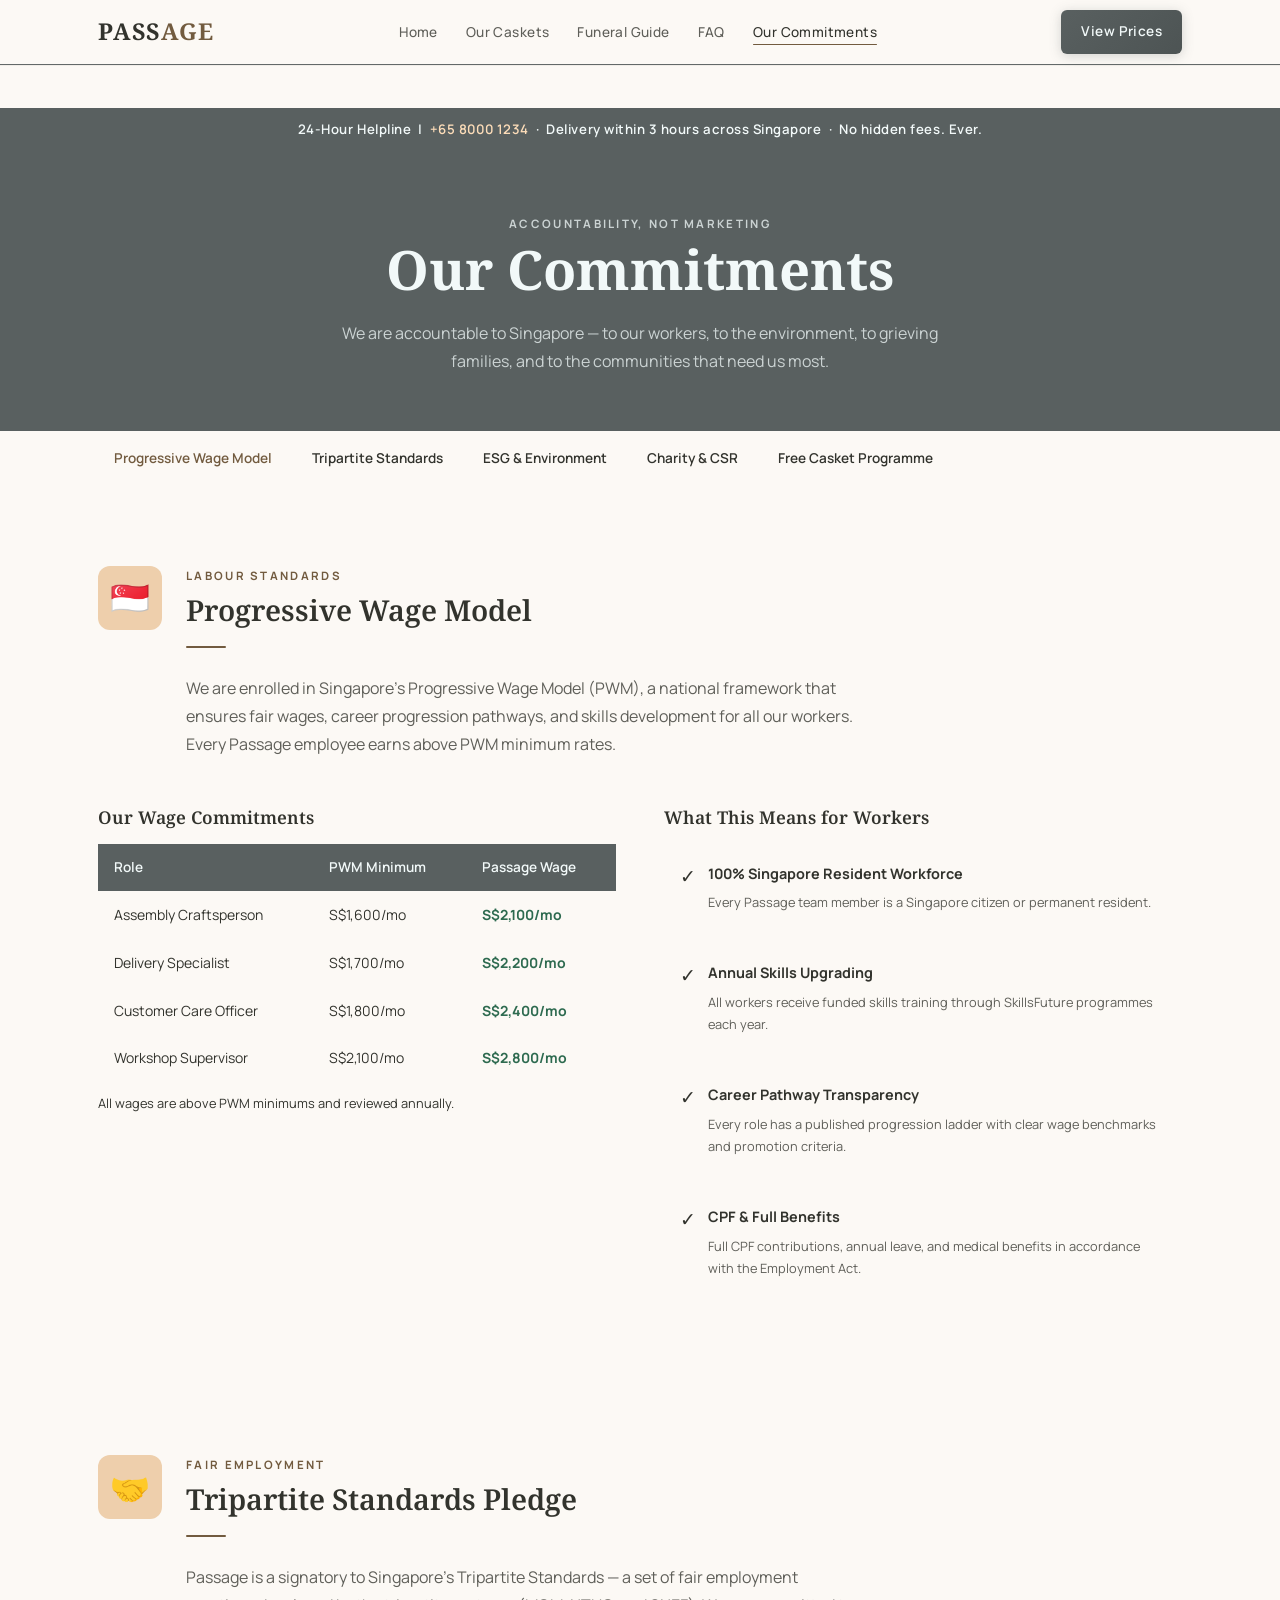
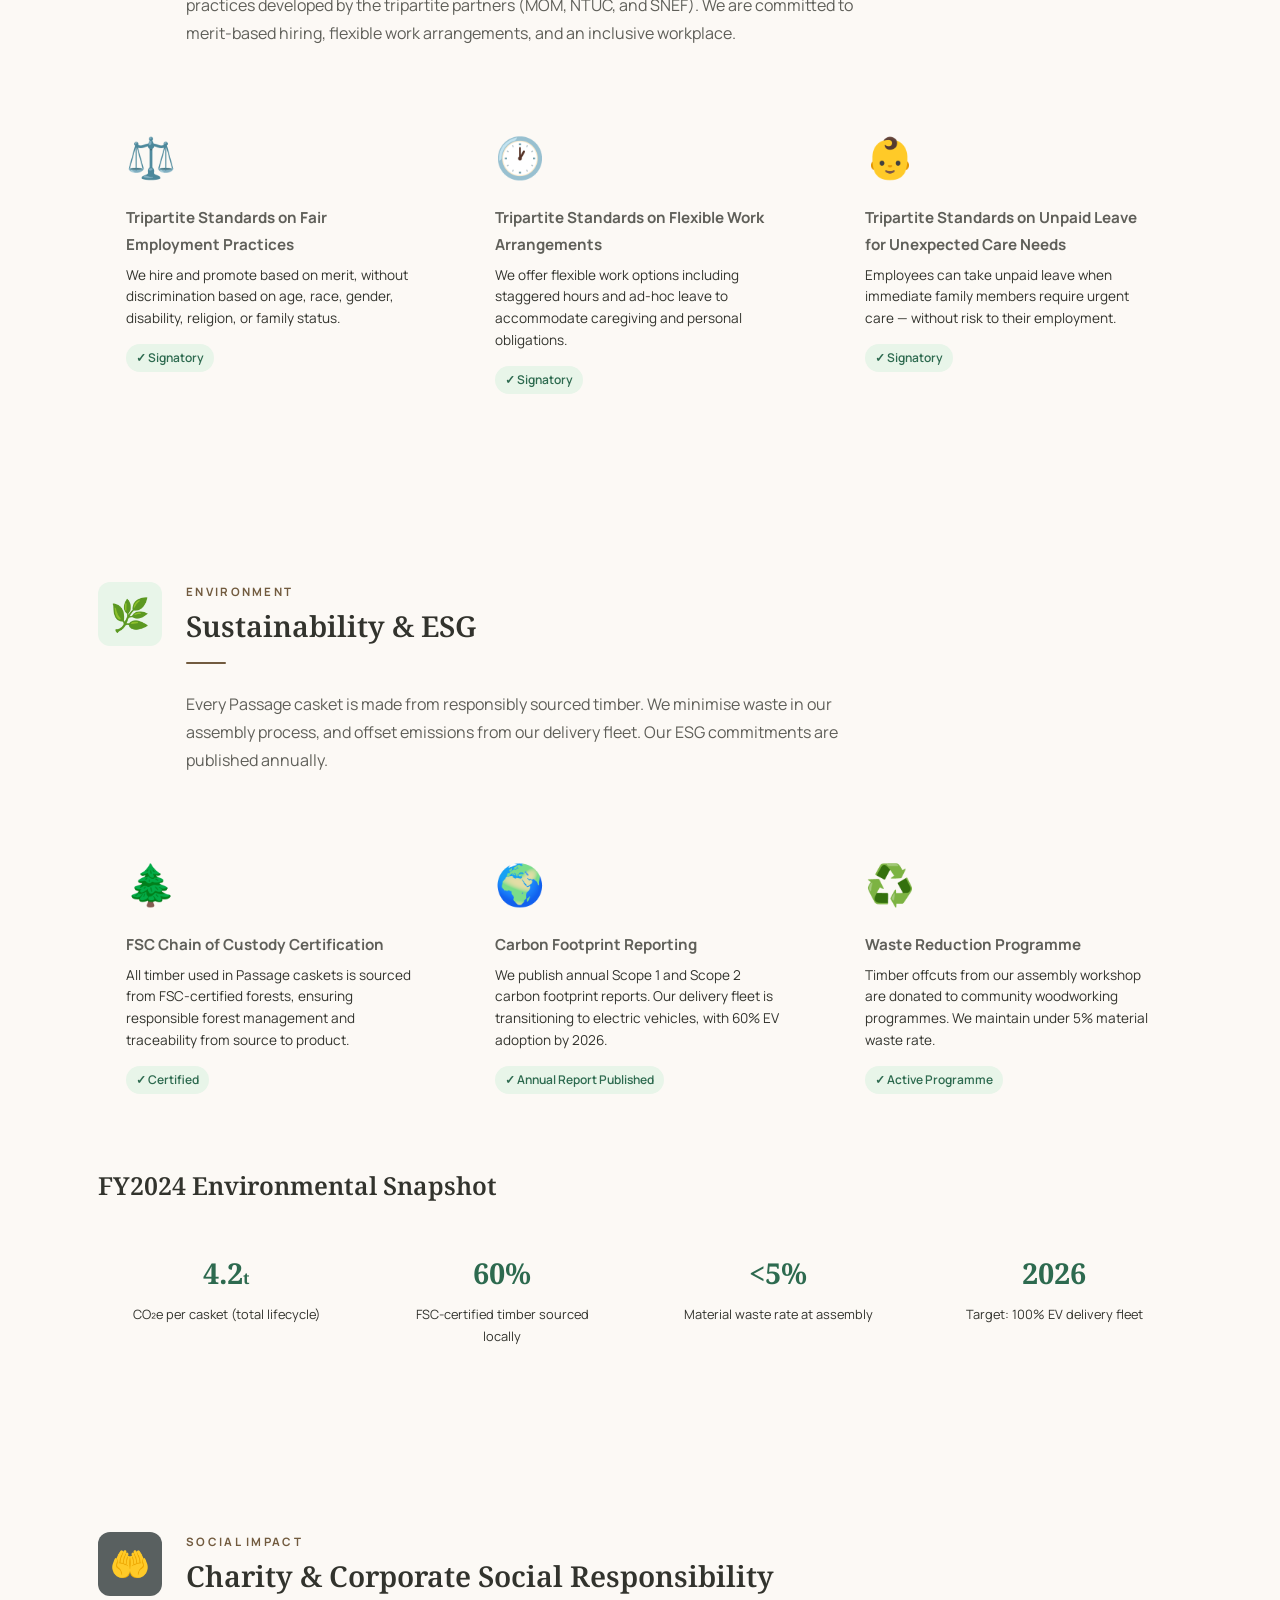
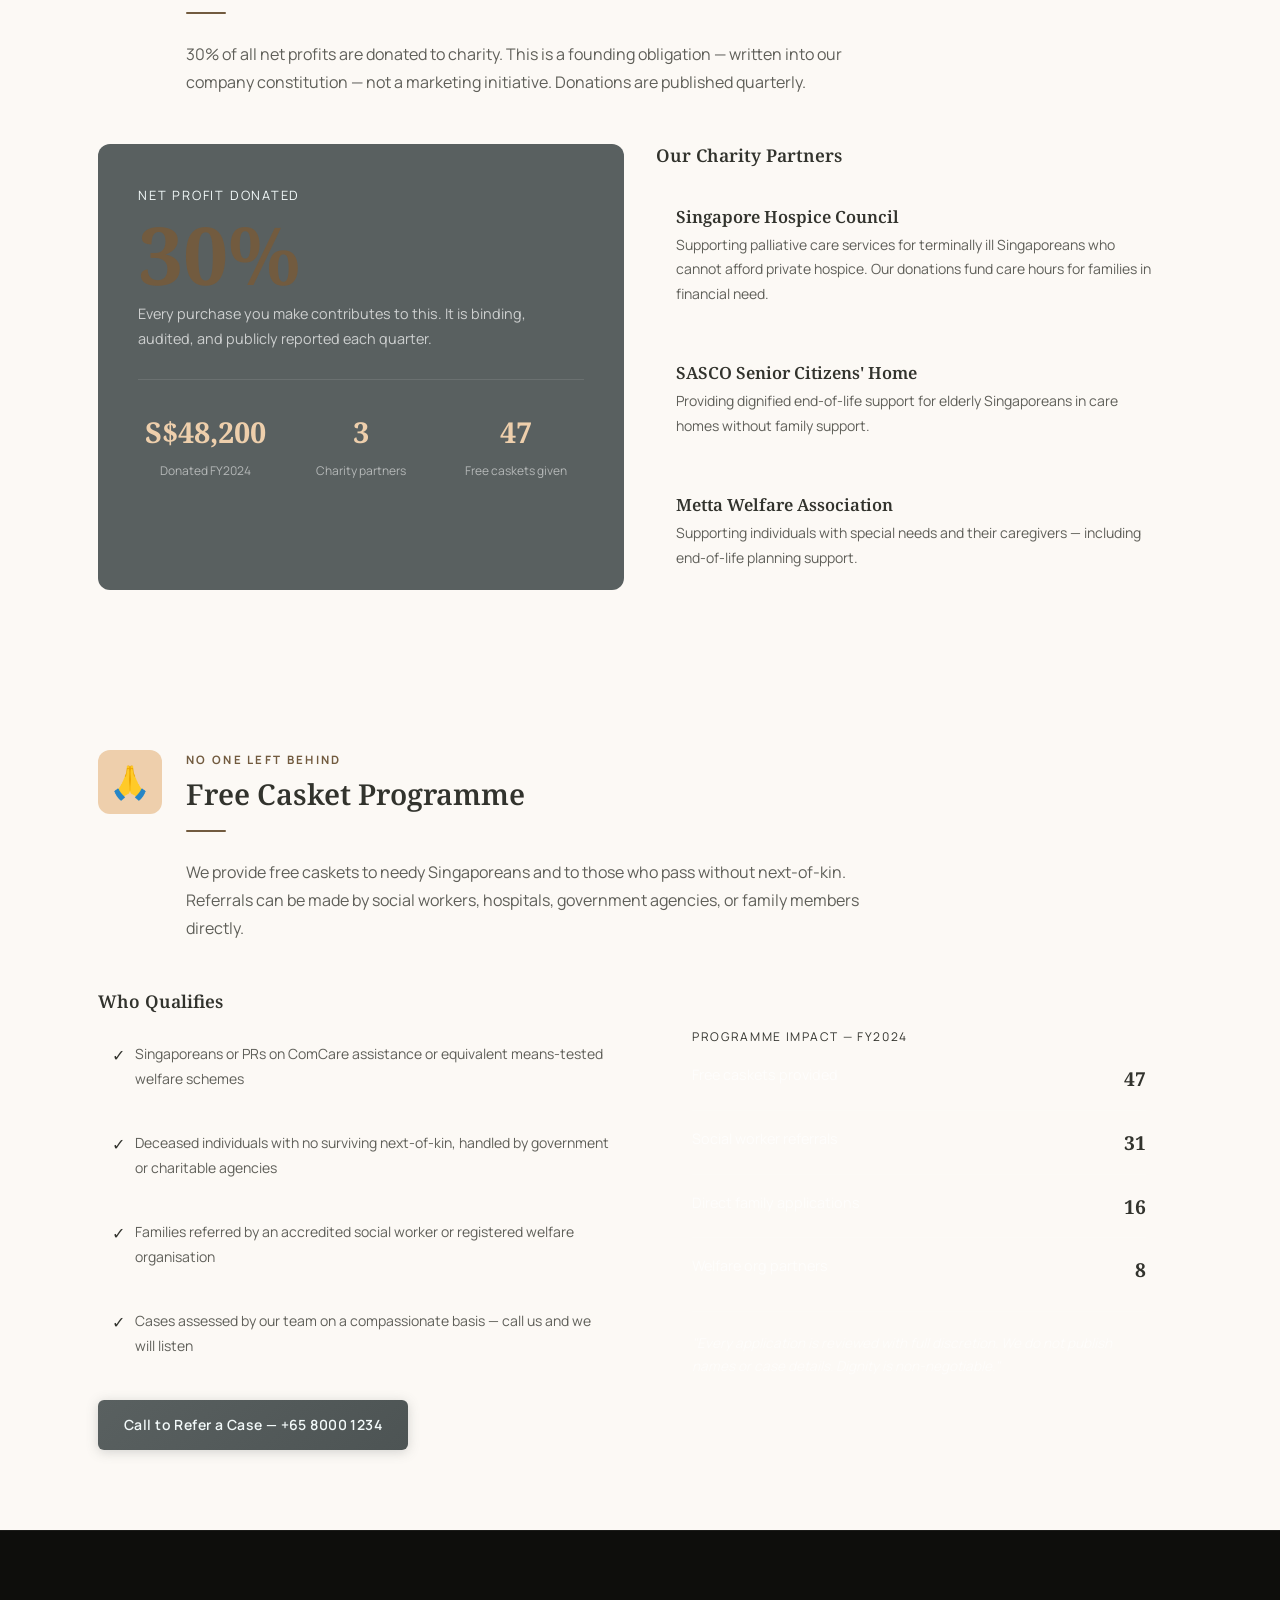
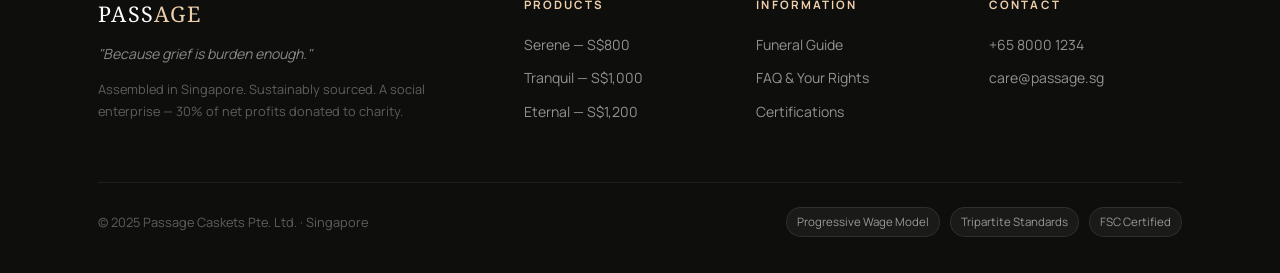
==== commit 1bf04dc5: "Retheme to Stitch design system, retain PASSAGE brand - New palette: warm cream surfaces (#fcf9f5), " ====
--- a/accreditation.html
+++ b/accreditation.html
@@ -5,15 +5,15 @@
   <meta name="viewport" content="width=device-width, initial-scale=1.0" />
   <title>Our Commitments — Passage</title>
   <meta name="description" content="Progressive Wage Model, Tripartite Standards, FSC timber, ESG reporting, and our charity commitment. Passage is accountable to Singapore." />
-  <link rel="preconnect" href="https://fonts.googleapis.com" />
-  <link rel="preconnect" href="https://fonts.gstatic.com" crossorigin />
-  <link href="https://fonts.googleapis.com/css2?family=Playfair+Display:wght@400;600;700&family=Inter:wght@400;500;600&display=swap" rel="stylesheet" />
+  
+  
+  
   <link rel="stylesheet" href="styles.css" />
   <style>
     .page-body { padding-top: 108px; }
-    .page-header { background: var(--charcoal); padding: 64px 0 56px; text-align: center; color: var(--white); }
-    .page-header h1 { color: var(--white); margin-bottom: 16px; }
-    .page-header p { color: rgba(255,255,255,0.7); max-width: 600px; margin: 0 auto; }
+    .page-header { background: var(--primary); padding: 64px 0 56px; text-align: center; color: var(--primary-on); }
+    .page-header h1 { color: var(--primary-on); margin-bottom: 16px; }
+    .page-header p { color: rgba(242,249,249,0.75); max-width: 600px; margin: 0 auto; }
 
     /* Commitment pillars */
     .pillar-nav {
@@ -32,7 +32,7 @@
       background: none; cursor: pointer; transition: var(--transition);
     }
     .pillar-btn:hover { color: var(--charcoal); }
-    .pillar-btn.active { color: var(--gold); border-bottom-color: var(--gold); }
+    .pillar-btn.active { color: var(--secondary); border-bottom-color: var(--secondary); }
 
     /* Section headers with icon */
     .commitment-section { padding: 80px 0; border-bottom: 1px solid var(--border); }
@@ -42,13 +42,13 @@
     .commitment-header { display: flex; align-items: flex-start; gap: 24px; margin-bottom: 48px; }
     .commitment-icon {
       width: 64px; height: 64px; flex-shrink: 0;
-      background: var(--gold-pale);
+      background: var(--secondary-fixed-dim);
       border-radius: var(--radius-lg);
       display: flex; align-items: center; justify-content: center;
       font-size: 2rem;
     }
     .commitment-icon.green { background: #e8f5e9; }
-    .commitment-icon.dark { background: var(--charcoal); }
+    .commitment-icon.dark { background: var(--primary); }
     .commitment-header__text .section-label { margin-bottom: 6px; }
     .commitment-header__text h2 { font-size: 1.8rem; }
 
@@ -76,7 +76,7 @@
     /* Wage model */
     .wage-layout { display: grid; grid-template-columns: 1fr 1fr; gap: 48px; align-items: start; }
     .wage-table { width: 100%; border-collapse: collapse; }
-    .wage-table th { background: var(--charcoal); color: var(--white); padding: 12px 16px; text-align: left; font-size: 0.85rem; font-weight: 600; }
+    .wage-table th { background: var(--primary); color: var(--primary-on); padding: 12px 16px; text-align: left; font-size: 0.85rem; font-weight: 600; }
     .wage-table td { padding: 12px 16px; border-bottom: 1px solid var(--border); font-size: 0.875rem; }
     .wage-table tr:last-child td { border-bottom: none; }
     .wage-table tr:hover td { background: var(--light); }
@@ -98,14 +98,14 @@
 
     /* Charity section */
     .charity-visual {
-      background: var(--charcoal);
+      background: var(--primary);
       border-radius: var(--radius-lg);
       padding: 40px;
-      color: var(--white);
+      color: var(--primary-on);
     }
     .charity-big-num {
       font-family: var(--font-serif); font-size: 5rem; font-weight: 700;
-      color: var(--gold); line-height: 1; margin-bottom: 8px;
+      color: var(--secondary); line-height: 1; margin-bottom: 8px;
     }
     .charity-detail {
       display: grid; grid-template-columns: 1fr 1fr 1fr;
@@ -113,7 +113,7 @@
       padding-top: 28px; border-top: 1px solid rgba(255,255,255,0.1);
     }
     .charity-detail__item { text-align: center; }
-    .charity-detail__num { font-family: var(--font-serif); font-size: 1.8rem; color: var(--gold-light); font-weight: 700; }
+    .charity-detail__num { font-family: var(--font-serif); font-size: 1.8rem; color: var(--secondary-fixed-dim); font-weight: 700; }
     .charity-detail__label { font-size: 0.75rem; color: rgba(255,255,255,0.55); margin-top: 4px; }
 
     .partner-logos { display: flex; gap: 20px; flex-wrap: wrap; margin-top: 28px; }
@@ -128,7 +128,7 @@
     .animate.visible { opacity: 1; transform: translateY(0); }
 
     /* Mobile nav */
-    .nav__mobile { background: var(--charcoal); max-height: 0; overflow: hidden; transition: max-height 0.3s ease; border-top: 1px solid rgba(255,255,255,0.06); }
+    .nav__mobile { background: var(--primary); max-height: 0; overflow: hidden; transition: max-height 0.3s ease; border-top: 1px solid rgba(255,255,255,0.06); }
     .nav__mobile.open { max-height: 400px; }
     .nav__mobile ul { padding: 16px 24px; display: flex; flex-direction: column; gap: 4px; }
     .nav__mobile a { display: block; padding: 10px 0; font-size: 0.9rem; color: rgba(255,255,255,0.8); border-bottom: 1px solid rgba(255,255,255,0.06); }
@@ -152,7 +152,7 @@
   </div>
   <nav class="nav">
     <div class="nav__inner">
-      <a href="index.html" class="nav__logo">Pass<span>age</span></a>
+      <a href="index.html" class="nav__logo">PASS<span>AGE</span></a>
       <ul class="nav__links">
         <li><a href="index.html">Home</a></li>
         <li><a href="products.html">Our Caskets</a></li>
@@ -465,7 +465,7 @@
     <div class="container">
       <div class="footer__grid">
         <div>
-          <p class="footer__brand">Pass<span>age</span></p>
+          <p class="footer__brand">PASS<span>AGE</span></p>
           <p class="footer__tagline">"Because grief is burden enough."</p>
           <p style="font-size:0.8rem; line-height:1.7;">Assembled in Singapore. Sustainably sourced. A social enterprise — 30% of net profits donated to charity.</p>
         </div>
--- a/styles.css
+++ b/styles.css
@@ -1,40 +1,81 @@
 /* =============================================
-   PASSAGE — Global Styles
-   Palette: Charcoal · Warm White · Soft Gold
-   ============================================= */
+   PASSAGE — Design System
+   "The Quiet Stewardship"
+   Based on Stitch design: warm cream · slate green · walnut brown
+   Noto Serif (headings) · Manrope (body)
+   ============================================= */
+
+@import url('https://fonts.googleapis.com/css2?family=Noto+Serif:ital,wght@0,400;0,600;0,700;1,400&family=Manrope:wght@400;500;600;700&display=swap');
 
 :root {
-  --charcoal:    #1c1c1e;
-  --deep:        #2c2c2e;
-  --mid:         #3a3a3c;
-  --muted:       #6e6e73;
-  --border:      #d1d1d6;
-  --light:       #f5f5f0;
-  --white:       #ffffff;
-  --gold:        #b8965a;
-  --gold-light:  #d4af74;
-  --gold-pale:   #f0e8d8;
-  --green:       #2d6a4f;
-  --accent-red:  #8b1a1a;
-
-  --font-serif:  'Playfair Display', Georgia, 'Times New Roman', serif;
-  --font-sans:   'Inter', -apple-system, BlinkMacSystemFont, 'Segoe UI', sans-serif;
-
-  --radius:      4px;
-  --radius-lg:   8px;
-  --shadow:      0 2px 16px rgba(0,0,0,0.08);
-  --shadow-md:   0 4px 24px rgba(0,0,0,0.12);
-  --transition:  0.25s ease;
-  --max-width:   1140px;
-}
-
-/* Reset */
+  /* ── Surfaces (tonal layering — no harsh borders) ── */
+  --bg:           #fcf9f5;   /* warm off-white canvas */
+  --surface-0:    #ffffff;
+  --surface-1:    #f6f3ee;   /* cards, elevated modules */
+  --surface-2:    #f0eee8;   /* secondary containers */
+  --surface-3:    #eae8e1;   /* hover states */
+  --surface-4:    #e4e3db;   /* highest contrast surface */
+  --surface-dim:  #dbdad1;
+
+  /* ── Primary — slate green ── */
+  --primary:          #596060;
+  --primary-dim:      #4d5454;
+  --primary-on:       #f2f9f9;
+  --primary-container:#dde4e3;
+
+  /* ── Secondary — warm walnut brown ── */
+  --secondary:         #725b3f;
+  --secondary-dim:     #654f34;
+  --secondary-on:      #fff7f3;
+  --secondary-container: #fdddb9;
+  --secondary-fixed:   #fdddb9;
+  --secondary-fixed-dim: #eecfac;
+
+  /* ── Tertiary — muted slate blue ── */
+  --tertiary:          #516170;
+  --tertiary-container:#dcedff;
+
+  /* ── Text ── */
+  --on-surface:   #32332d;
+  --on-surface-v: #5f5f59;
+  --outline:      #7b7b74;
+  --outline-v:    #b3b2ab;
+  --inverse-surface: #0e0e0c;
+  --inverse-on:   #9e9d99;
+
+  /* ── State ── */
+  --error:         #9f403d;
+  --error-container:#fe8983;
+  --green:         #2d6a4f;
+
+  /* ── Typography ── */
+  --font-serif: 'Noto Serif', Georgia, 'Times New Roman', serif;
+  --font-sans:  'Manrope', -apple-system, BlinkMacSystemFont, sans-serif;
+
+  /* ── Geometry ── */
+  --radius:    6px;
+  --radius-lg: 12px;
+  --radius-xl: 20px;
+
+  /* ── Motion — slow, breath-like ── */
+  --transition: 0.3s ease;
+  --transition-slow: 0.5s ease;
+
+  /* ── Shadow — ambient only ── */
+  --shadow:    0 2px 24px rgba(50,51,45,0.06);
+  --shadow-md: 0 4px 32px rgba(50,51,45,0.10);
+
+  /* ── Layout ── */
+  --max-width: 1140px;
+}
+
+/* ── Reset ── */
 *, *::before, *::after { box-sizing: border-box; margin: 0; padding: 0; }
 html { scroll-behavior: smooth; font-size: 16px; }
 body {
   font-family: var(--font-sans);
-  background: var(--white);
-  color: var(--charcoal);
+  background: var(--bg);
+  color: var(--on-surface);
   line-height: 1.7;
   -webkit-font-smoothing: antialiased;
 }
@@ -43,165 +84,272 @@
 ul { list-style: none; }
 button { cursor: pointer; border: none; background: none; font-family: inherit; }
 
-/* Typography */
-h1, h2, h3, h4 { font-family: var(--font-serif); line-height: 1.25; }
-h1 { font-size: clamp(2rem, 5vw, 3.5rem); font-weight: 700; }
+/* ── Typography ── */
+h1, h2, h3, h4 {
+  font-family: var(--font-serif);
+  line-height: 1.25;
+  color: var(--on-surface);
+}
+h1 { font-size: clamp(2rem, 5vw, 3.4rem); font-weight: 700; }
 h2 { font-size: clamp(1.6rem, 3.5vw, 2.4rem); font-weight: 600; }
-h3 { font-size: clamp(1.2rem, 2.5vw, 1.6rem); font-weight: 600; }
-h4 { font-size: 1.1rem; font-weight: 600; }
-p  { font-size: 1rem; color: var(--mid); }
-
-/* Layout */
-.container { max-width: var(--max-width); margin: 0 auto; padding: 0 24px; }
-.section { padding: 80px 0; }
-.section--dark { background: var(--charcoal); color: var(--white); }
-.section--dark p { color: rgba(255,255,255,0.75); }
-.section--light { background: var(--light); }
-.section--gold  { background: var(--gold-pale); }
+h3 { font-size: clamp(1.15rem, 2.5vw, 1.55rem); font-weight: 600; }
+h4 { font-size: 1.05rem; font-weight: 600; }
+p  { font-size: 1rem; color: var(--on-surface-v); line-height: 1.75; }
+
+/* ── Layout ── */
+.container { max-width: var(--max-width); margin: 0 auto; padding: 0 28px; }
+.section { padding: 88px 0; }
+.section--primary  { background: var(--primary); color: var(--primary-on); }
+.section--primary p { color: rgba(242,249,249,0.75); }
+.section--warm   { background: var(--secondary-fixed-dim); }
+.section--surface1 { background: var(--surface-1); }
+.section--surface2 { background: var(--surface-2); }
 
 .section-label {
   font-family: var(--font-sans);
-  font-size: 0.75rem;
-  font-weight: 600;
-  letter-spacing: 0.18em;
+  font-size: 0.72rem;
+  font-weight: 700;
+  letter-spacing: 0.2em;
   text-transform: uppercase;
-  color: var(--gold);
+  color: var(--secondary);
   margin-bottom: 12px;
 }
 .section-title { margin-bottom: 16px; }
-.section-subtitle { font-size: 1.05rem; color: var(--muted); max-width: 640px; }
+.section-subtitle {
+  font-size: 1.05rem;
+  color: var(--on-surface-v);
+  max-width: 640px;
+  line-height: 1.75;
+}
 .text-center { text-align: center; }
 .text-center .section-subtitle { margin: 0 auto; }
 
 /* Divider */
 .divider {
-  width: 48px; height: 2px;
-  background: var(--gold);
-  margin: 20px 0 28px;
-}
-.divider--center { margin: 20px auto 28px; }
-
-/* Buttons */
+  width: 40px; height: 2px;
+  background: var(--secondary);
+  margin: 18px 0 26px;
+  border-radius: 2px;
+}
+.divider--center { margin: 18px auto 26px; }
+
+/* ── Buttons ── */
 .btn {
   display: inline-flex;
   align-items: center;
   gap: 8px;
-  padding: 14px 28px;
+  padding: 13px 26px;
   border-radius: var(--radius);
-  font-size: 0.9rem;
+  font-family: var(--font-sans);
+  font-size: 0.875rem;
+  font-weight: 600;
+  letter-spacing: 0.03em;
+  transition: var(--transition);
+  white-space: nowrap;
+}
+
+/* Primary — slate green with gradient soul */
+.btn--primary {
+  background: linear-gradient(135deg, var(--primary) 0%, var(--primary-dim) 100%);
+  color: var(--primary-on);
+  box-shadow: 0 2px 12px rgba(89,96,96,0.25);
+}
+.btn--primary:hover {
+  background: linear-gradient(135deg, var(--primary-dim) 0%, #424948 100%);
+  transform: translateY(-1px);
+  box-shadow: 0 4px 20px rgba(89,96,96,0.3);
+}
+
+/* Secondary — warm sand */
+.btn--secondary {
+  background: var(--secondary-container);
+  color: var(--secondary-dim);
+}
+.btn--secondary:hover { background: var(--secondary-fixed-dim); }
+
+/* Outline */
+.btn--outline {
+  border: 1.5px solid var(--primary);
+  color: var(--primary);
+  background: transparent;
+}
+.btn--outline:hover { background: var(--primary-container); }
+
+/* Ghost — for dark backgrounds */
+.btn--ghost {
+  border: 1.5px solid rgba(242,249,249,0.45);
+  color: var(--primary-on);
+  background: transparent;
+}
+.btn--ghost:hover { border-color: var(--primary-on); background: rgba(242,249,249,0.1); }
+
+/* Tertiary text-only */
+.btn--text {
+  color: var(--primary);
+  font-weight: 600;
+  padding: 0;
+}
+.btn--text:hover { color: var(--primary-dim); }
+
+/* =============================================
+   NAV — Glassmorphism
+   ============================================= */
+.nav {
+  position: fixed; top: 0; left: 0; right: 0; z-index: 1000;
+  background: rgba(252,249,245,0.88);
+  backdrop-filter: blur(20px);
+  -webkit-backdrop-filter: blur(20px);
+  border-bottom: 1px solid rgba(50,51,45,0.06);
+}
+.nav__inner {
+  display: flex; align-items: center; justify-content: space-between;
+  max-width: var(--max-width); margin: 0 auto;
+  padding: 0 28px; height: 64px;
+}
+.nav__logo {
+  font-family: var(--font-serif);
+  font-size: 1.45rem;
+  font-weight: 700;
+  color: var(--on-surface);
+  letter-spacing: 0.06em;
+}
+.nav__logo span { color: var(--secondary); }
+.nav__links { display: flex; gap: 28px; }
+.nav__links a {
+  font-family: var(--font-sans);
+  font-size: 0.85rem;
+  font-weight: 500;
+  color: var(--on-surface-v);
+  letter-spacing: 0.03em;
+  transition: var(--transition);
+  position: relative;
+}
+.nav__links a::after {
+  content: ''; position: absolute;
+  bottom: -4px; left: 0; right: 0;
+  height: 1.5px; background: var(--secondary);
+  transform: scaleX(0); transition: var(--transition);
+  border-radius: 2px;
+}
+.nav__links a:hover,
+.nav__links a.active { color: var(--on-surface); }
+.nav__links a:hover::after,
+.nav__links a.active::after { transform: scaleX(1); }
+.nav__cta { font-size: 0.85rem; padding: 10px 20px; }
+.nav__hamburger {
+  display: none; flex-direction: column;
+  gap: 5px; padding: 4px;
+}
+.nav__hamburger span {
+  display: block; width: 22px; height: 2px;
+  background: var(--on-surface); border-radius: 2px;
+  transition: var(--transition);
+}
+
+/* Mobile nav drawer */
+.nav__mobile {
+  background: rgba(252,249,245,0.97);
+  backdrop-filter: blur(20px);
+  max-height: 0; overflow: hidden;
+  transition: max-height 0.3s ease;
+  border-top: 1px solid rgba(50,51,45,0.06);
+}
+.nav__mobile.open { max-height: 440px; }
+.nav__mobile ul { padding: 16px 28px; display: flex; flex-direction: column; gap: 2px; }
+.nav__mobile a {
+  display: block; padding: 12px 0;
+  font-size: 0.9rem; color: var(--on-surface-v);
+  border-bottom: 1px solid var(--surface-2);
+  transition: var(--transition);
+}
+.nav__mobile a:hover { color: var(--on-surface); }
+.nav__mobile .btn { margin: 12px 28px 16px; display: block; text-align: center; }
+
+/* =============================================
+   HOTLINE STRIP
+   ============================================= */
+.hotline-strip {
+  background: var(--primary);
+  color: var(--primary-on);
+  text-align: center;
+  padding: 10px 28px;
+  font-family: var(--font-sans);
+  font-size: 0.825rem;
   font-weight: 600;
   letter-spacing: 0.04em;
-  transition: var(--transition);
-  white-space: nowrap;
-}
-.btn--primary {
-  background: var(--gold);
-  color: var(--white);
-}
-.btn--primary:hover { background: var(--gold-light); transform: translateY(-1px); }
-.btn--outline {
-  border: 1.5px solid var(--gold);
-  color: var(--gold);
-}
-.btn--outline:hover { background: var(--gold); color: var(--white); }
-.btn--dark {
-  background: var(--charcoal);
-  color: var(--white);
-}
-.btn--dark:hover { background: var(--deep); transform: translateY(-1px); }
-.btn--ghost {
-  color: var(--white);
-  border: 1.5px solid rgba(255,255,255,0.5);
-}
-.btn--ghost:hover { border-color: var(--white); background: rgba(255,255,255,0.1); }
-
-/* =============================================
-   NAV
-   ============================================= */
-.nav {
-  position: fixed; top: 0; left: 0; right: 0; z-index: 1000;
-  background: rgba(28,28,30,0.96);
-  backdrop-filter: blur(12px);
-  border-bottom: 1px solid rgba(255,255,255,0.06);
-}
-.nav__inner {
-  display: flex; align-items: center; justify-content: space-between;
-  max-width: var(--max-width); margin: 0 auto; padding: 0 24px; height: 64px;
-}
-.nav__logo {
-  font-family: var(--font-serif);
-  font-size: 1.4rem;
-  font-weight: 700;
-  color: var(--white);
-  letter-spacing: 0.04em;
-}
-.nav__logo span { color: var(--gold); }
-.nav__links { display: flex; gap: 32px; }
-.nav__links a {
-  font-size: 0.85rem;
-  font-weight: 500;
-  color: rgba(255,255,255,0.75);
-  letter-spacing: 0.04em;
-  transition: var(--transition);
-  position: relative;
-}
-.nav__links a::after {
-  content: ''; position: absolute; bottom: -4px; left: 0; right: 0;
-  height: 1px; background: var(--gold);
-  transform: scaleX(0); transition: var(--transition);
-}
-.nav__links a:hover, .nav__links a.active { color: var(--white); }
-.nav__links a:hover::after, .nav__links a.active::after { transform: scaleX(1); }
-.nav__cta { font-size: 0.85rem; padding: 10px 20px; }
-.nav__hamburger { display: none; flex-direction: column; gap: 5px; padding: 4px; }
-.nav__hamburger span { display: block; width: 22px; height: 2px; background: var(--white); border-radius: 2px; transition: var(--transition); }
-.nav__mobile { display: none; }
+}
+.hotline-strip a { color: var(--secondary-container); text-decoration: none; }
+.hotline-strip a:hover { text-decoration: underline; }
 
 /* =============================================
    FOOTER
    ============================================= */
 .footer {
-  background: var(--charcoal);
-  color: rgba(255,255,255,0.65);
-  padding: 56px 0 32px;
+  background: var(--inverse-surface);
+  color: rgba(255,255,255,0.6);
+  padding: 64px 0 36px;
   border-top: 1px solid rgba(255,255,255,0.06);
 }
 .footer__grid {
   display: grid;
   grid-template-columns: 2fr 1fr 1fr 1fr;
   gap: 40px;
-  margin-bottom: 40px;
-}
-.footer__brand { font-family: var(--font-serif); font-size: 1.3rem; color: var(--white); margin-bottom: 12px; }
-.footer__brand span { color: var(--gold); }
-.footer__tagline { font-size: 0.9rem; font-style: italic; margin-bottom: 16px; }
-.footer__col h5 { font-size: 0.75rem; font-weight: 600; letter-spacing: 0.12em; text-transform: uppercase; color: var(--gold); margin-bottom: 16px; }
-.footer__col a { display: block; font-size: 0.875rem; color: rgba(255,255,255,0.6); margin-bottom: 10px; transition: var(--transition); }
-.footer__col a:hover { color: var(--white); }
-.footer__bottom { border-top: 1px solid rgba(255,255,255,0.08); padding-top: 24px; display: flex; justify-content: space-between; align-items: center; flex-wrap: wrap; gap: 12px; }
+  margin-bottom: 48px;
+}
+.footer__brand {
+  font-family: var(--font-serif);
+  font-size: 1.35rem;
+  color: #ffffff;
+  letter-spacing: 0.06em;
+  margin-bottom: 10px;
+}
+.footer__brand span { color: var(--secondary-fixed-dim); }
+.footer__tagline {
+  font-size: 0.875rem;
+  font-style: italic;
+  color: rgba(255,255,255,0.5);
+  margin-bottom: 14px;
+  line-height: 1.6;
+}
+.footer__col h5 {
+  font-family: var(--font-sans);
+  font-size: 0.72rem;
+  font-weight: 700;
+  letter-spacing: 0.18em;
+  text-transform: uppercase;
+  color: var(--secondary-fixed-dim);
+  margin-bottom: 18px;
+}
+.footer__col a {
+  display: block;
+  font-size: 0.875rem;
+  color: rgba(255,255,255,0.55);
+  margin-bottom: 10px;
+  transition: var(--transition);
+}
+.footer__col a:hover { color: #ffffff; }
+.footer__bottom {
+  border-top: 1px solid rgba(255,255,255,0.07);
+  padding-top: 24px;
+  display: flex; justify-content: space-between; align-items: center;
+  flex-wrap: wrap; gap: 12px;
+}
 .footer__bottom p { font-size: 0.8rem; }
-.footer__badge { display: flex; gap: 12px; }
-.footer__badge span { font-size: 0.75rem; background: rgba(255,255,255,0.06); border: 1px solid rgba(255,255,255,0.1); padding: 4px 10px; border-radius: 20px; }
-
-/* =============================================
-   HOTLINE STRIP
-   ============================================= */
-.hotline-strip {
-  background: var(--gold);
-  color: var(--white);
-  text-align: center;
-  padding: 10px 24px;
-  font-size: 0.875rem;
-  font-weight: 600;
-  letter-spacing: 0.04em;
-}
-.hotline-strip a { color: var(--white); text-decoration: underline; }
-
-/* =============================================
-   BADGES / TAGS
+.footer__badge { display: flex; gap: 10px; flex-wrap: wrap; }
+.footer__badge span {
+  font-size: 0.72rem;
+  background: rgba(255,255,255,0.05);
+  border: 1px solid rgba(255,255,255,0.09);
+  padding: 4px 10px; border-radius: 20px;
+  color: rgba(255,255,255,0.55);
+}
+
+/* =============================================
+   BADGES
    ============================================= */
 .badge {
   display: inline-block;
+  font-family: var(--font-sans);
   font-size: 0.7rem;
   font-weight: 700;
   letter-spacing: 0.1em;
@@ -209,47 +357,73 @@
   padding: 4px 10px;
   border-radius: 20px;
 }
-.badge--gold { background: var(--gold-pale); color: var(--gold); }
-.badge--green { background: #e8f5e9; color: var(--green); }
-.badge--dark { background: var(--deep); color: var(--white); }
-
-/* Grids */
-.grid-2 { display: grid; grid-template-columns: repeat(2, 1fr); gap: 32px; }
-.grid-3 { display: grid; grid-template-columns: repeat(3, 1fr); gap: 32px; }
-.grid-4 { display: grid; grid-template-columns: repeat(4, 1fr); gap: 24px; }
-
-/* Cards */
+.badge--warm    { background: var(--secondary-fixed-dim); color: var(--secondary-dim); }
+.badge--primary { background: var(--primary-container); color: var(--primary-dim); }
+.badge--green   { background: #e8f5e9; color: var(--green); }
+.badge--dark    { background: var(--surface-4); color: var(--on-surface); }
+
+/* =============================================
+   GRIDS
+   ============================================= */
+.grid-2 { display: grid; grid-template-columns: repeat(2,1fr); gap: 32px; }
+.grid-3 { display: grid; grid-template-columns: repeat(3,1fr); gap: 28px; }
+.grid-4 { display: grid; grid-template-columns: repeat(4,1fr); gap: 24px; }
+
+/* =============================================
+   CARDS — tonal layering, no harsh borders
+   ============================================= */
 .card {
-  background: var(--white);
-  border: 1px solid var(--border);
+  background: var(--surface-1);
   border-radius: var(--radius-lg);
   padding: 32px;
   transition: var(--transition);
 }
-.card:hover { box-shadow: var(--shadow-md); transform: translateY(-2px); }
-
-/* Stat blocks */
+.card:hover {
+  background: var(--surface-3);
+  transform: translateY(-2px);
+  box-shadow: var(--shadow-md);
+}
+
+/* =============================================
+   STAT BLOCKS
+   ============================================= */
 .stat { text-align: center; }
 .stat__num {
   font-family: var(--font-serif);
-  font-size: clamp(2rem, 4vw, 3rem);
+  font-size: clamp(2rem, 4vw, 2.8rem);
   font-weight: 700;
-  color: var(--gold);
+  color: var(--secondary-fixed-dim);
   line-height: 1;
   margin-bottom: 8px;
 }
-.stat__label { font-size: 0.875rem; color: var(--muted); }
-
-/* Responsive */
+.stat__label { font-size: 0.85rem; color: rgba(242,249,249,0.65); }
+
+/* =============================================
+   ANIMATION
+   ============================================= */
+.animate {
+  opacity: 0;
+  transform: translateY(20px);
+  transition: opacity 0.5s ease, transform 0.5s ease;
+}
+.animate.visible {
+  opacity: 1;
+  transform: translateY(0);
+}
+
+/* =============================================
+   RESPONSIVE
+   ============================================= */
 @media (max-width: 900px) {
-  .grid-4 { grid-template-columns: repeat(2, 1fr); }
+  .grid-4 { grid-template-columns: repeat(2,1fr); }
   .footer__grid { grid-template-columns: 1fr 1fr; }
 }
 @media (max-width: 640px) {
-  .section { padding: 56px 0; }
+  .section { padding: 60px 0; }
   .grid-2, .grid-3, .grid-4 { grid-template-columns: 1fr; }
   .nav__links, .nav__cta { display: none; }
   .nav__hamburger { display: flex; }
   .footer__grid { grid-template-columns: 1fr; }
   .footer__bottom { flex-direction: column; text-align: center; }
-}
+  .container { padding: 0 20px; }
+}
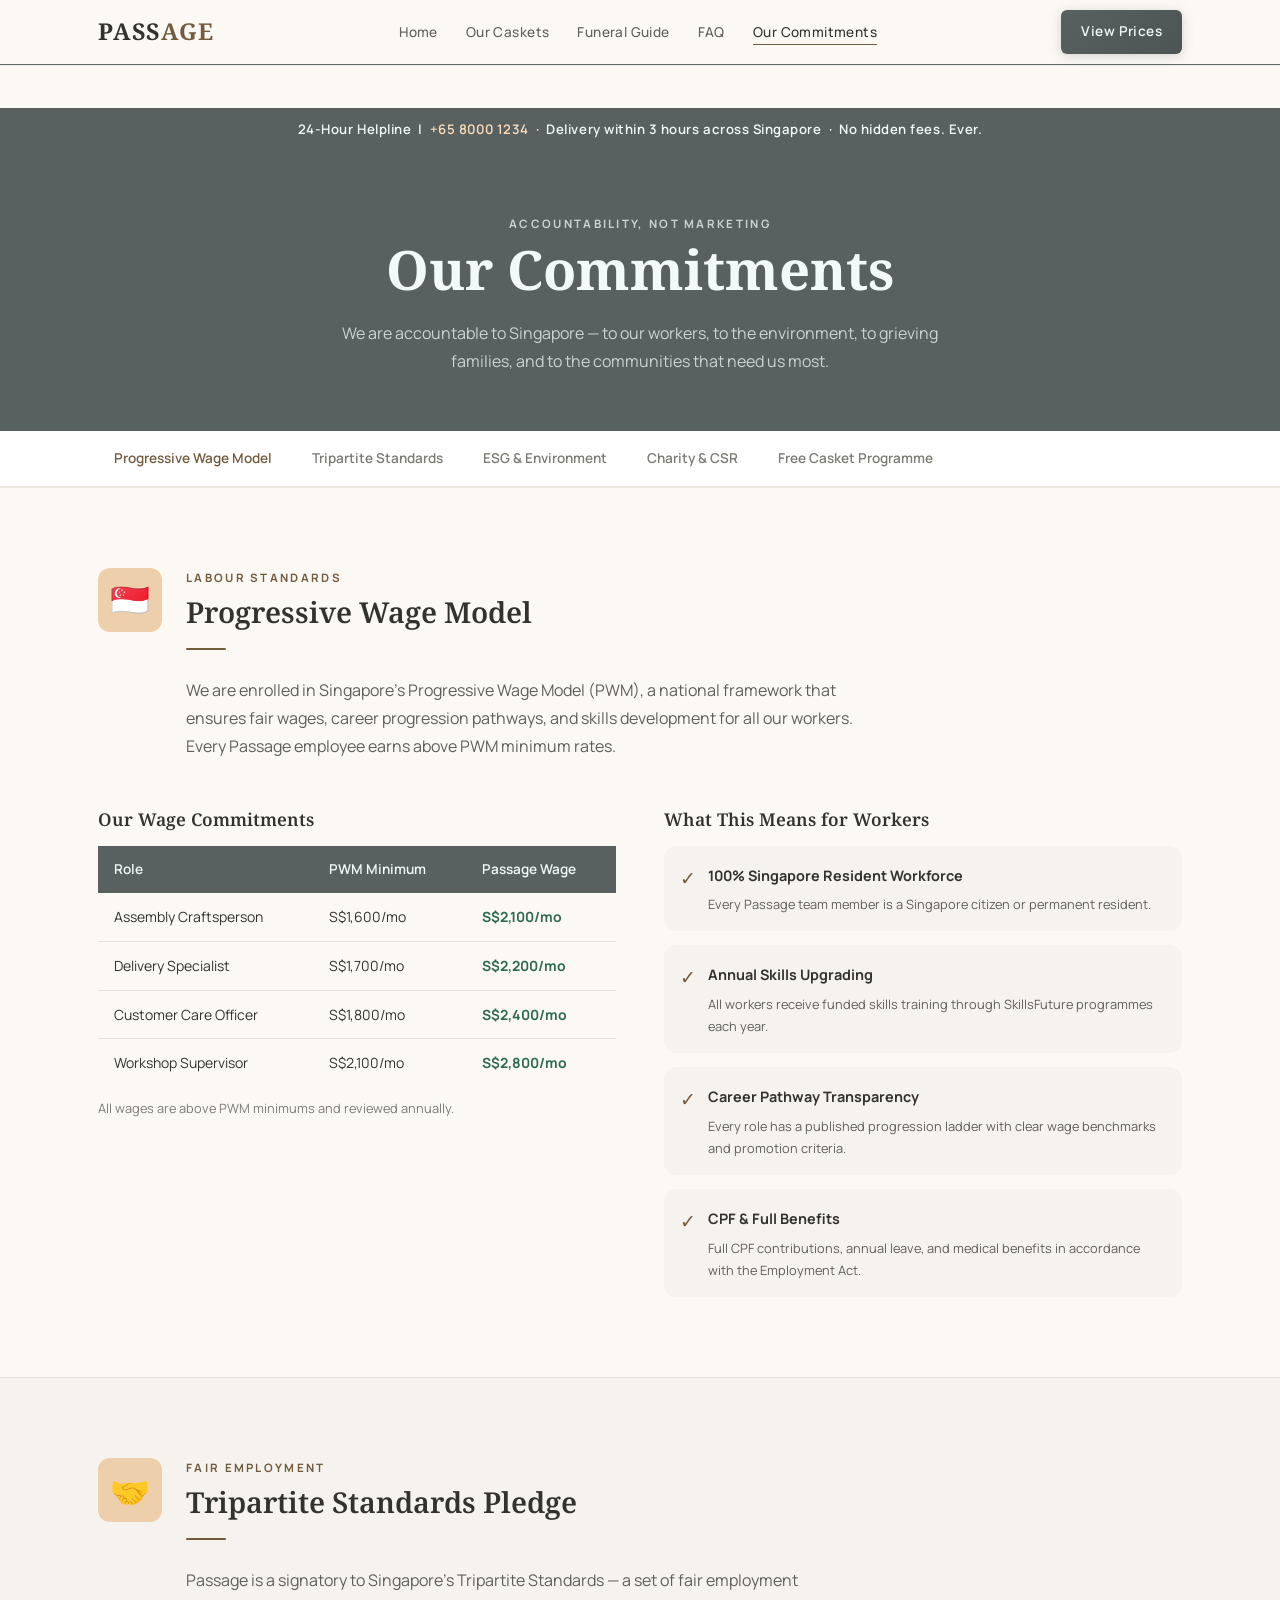
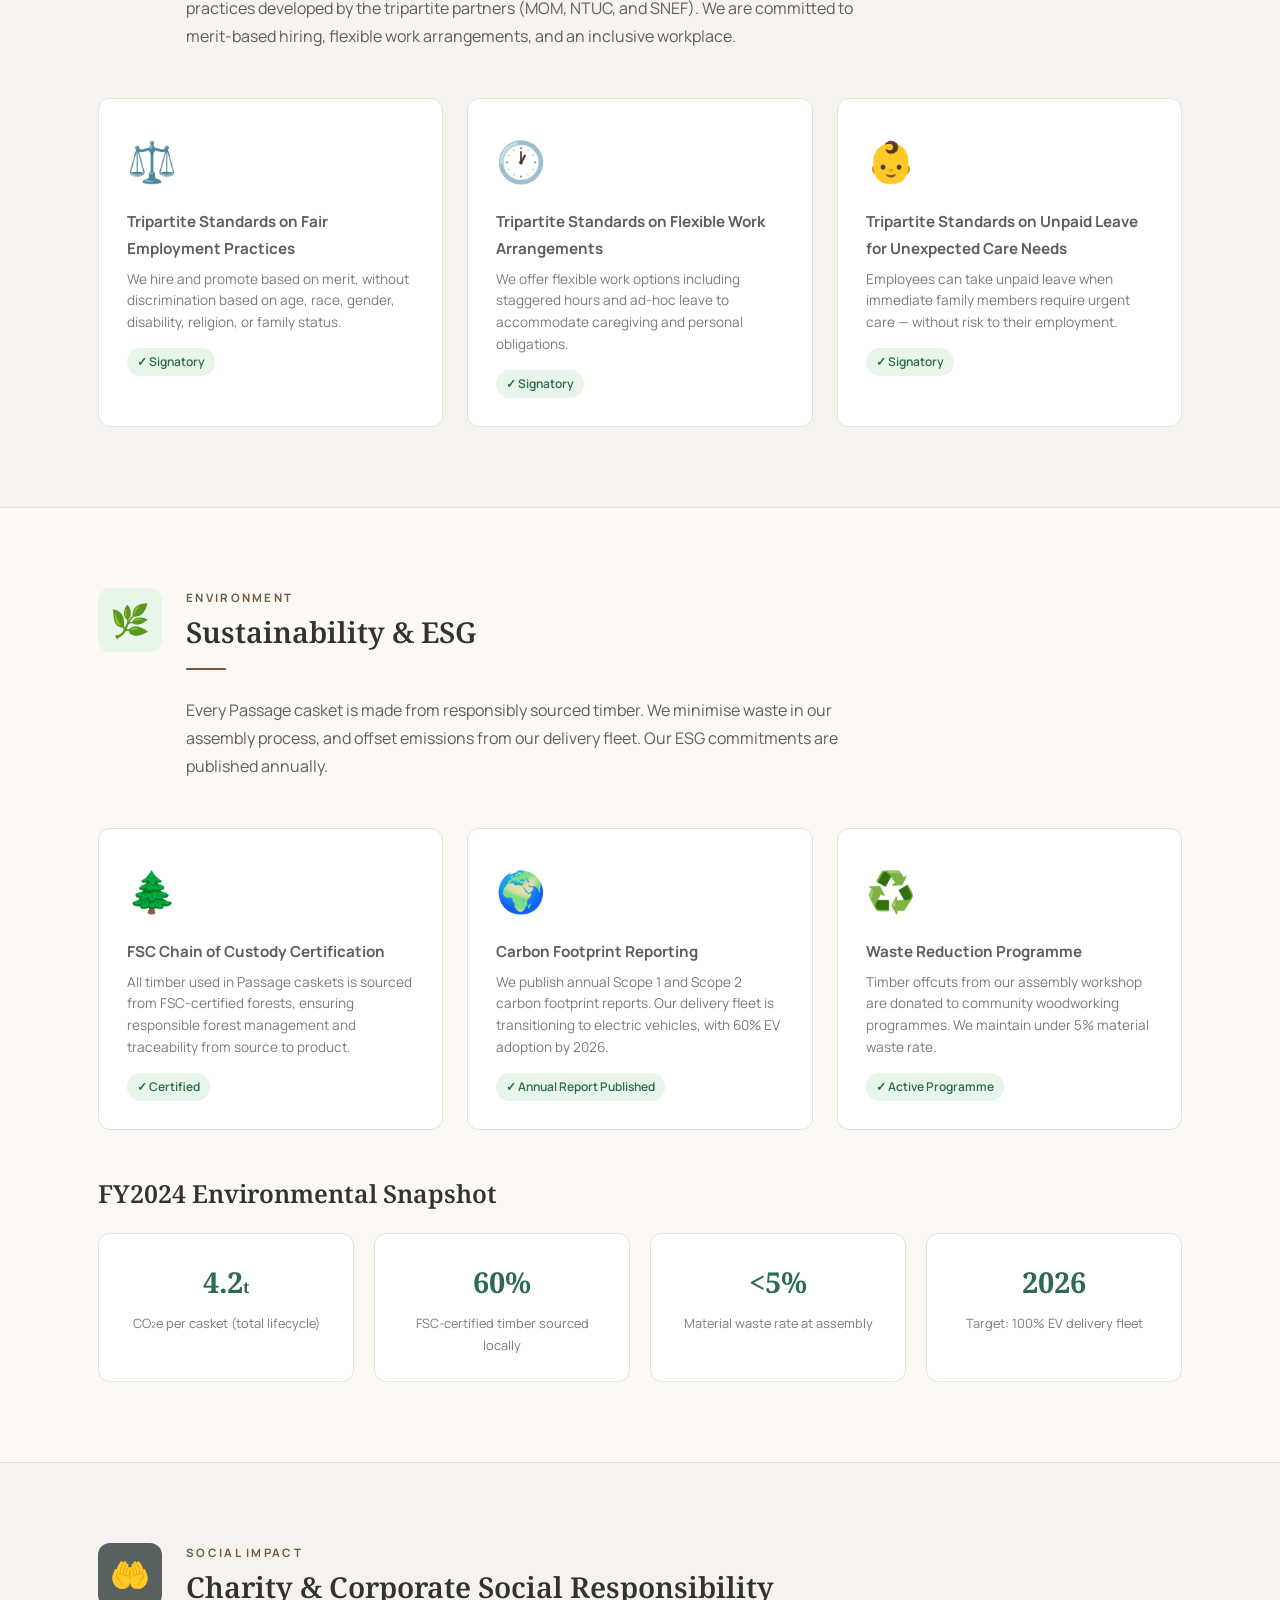
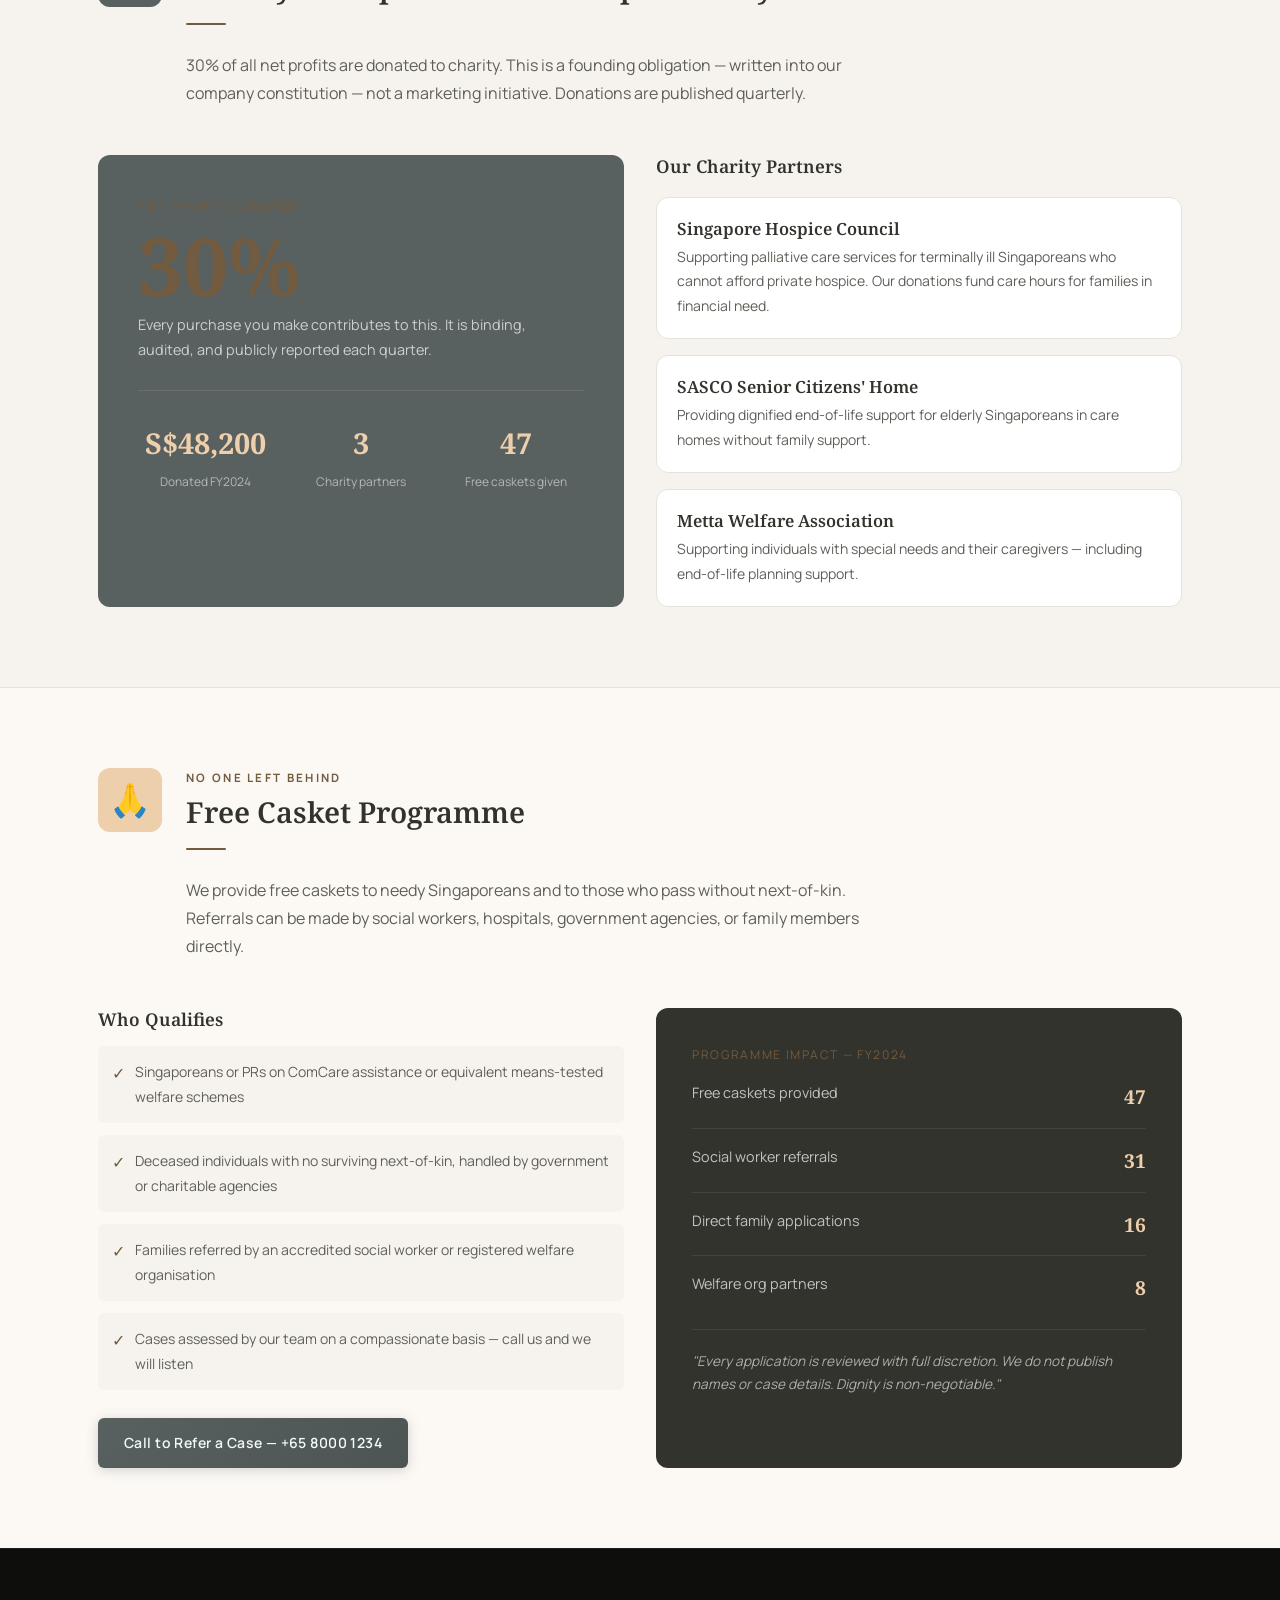
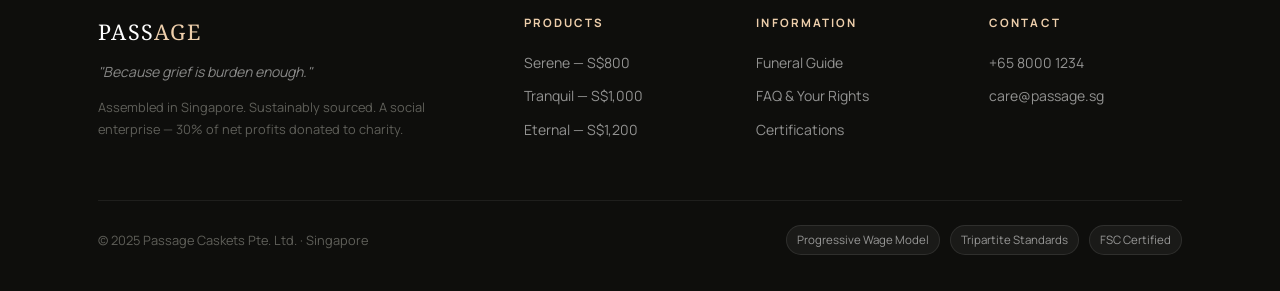
==== commit 3c32cf69: "Fix contrast and missing CSS variables across all pages Add legacy variable aliases to styles.css ma" ====
--- a/accreditation.html
+++ b/accreditation.html
@@ -17,8 +17,8 @@
 
     /* Commitment pillars */
     .pillar-nav {
-      background: var(--white);
-      border-bottom: 2px solid var(--border);
+      background: var(--surface-0);
+      border-bottom: 2px solid var(--surface-3);
       position: sticky; top: 108px; z-index: 100;
     }
     .pillar-nav__inner {
@@ -58,7 +58,7 @@
       border: 1px solid var(--border);
       border-radius: var(--radius-lg);
       padding: 28px;
-      background: var(--white);
+      background: var(--surface-0);
     }
     .cert-card__logo {
       font-size: 2.5rem; margin-bottom: 14px;
@@ -85,7 +85,7 @@
     /* Carbon report */
     .carbon-grid { display: grid; grid-template-columns: repeat(4,1fr); gap: 20px; }
     .carbon-card {
-      background: var(--white);
+      background: var(--surface-0);
       border: 1px solid var(--border);
       border-radius: var(--radius-lg);
       padding: 24px; text-align: center;
--- a/styles.css
+++ b/styles.css
@@ -69,6 +69,21 @@
   --max-width: 1140px;
 }
 
+/* ── Legacy variable aliases (backward compat for inner pages) ── */
+:root {
+  --charcoal:   #32332d;      /* → on-surface */
+  --deep:       #0e0e0c;      /* → inverse-surface */
+  --white:      #ffffff;      /* → surface-0 */
+  --light:      #f6f3ee;      /* → surface-1 */
+  --mid:        #5f5f59;      /* → on-surface-v */
+  --muted:      #7b7b74;      /* → outline */
+  --border:     #e4e3db;      /* → surface-4 */
+  --gold:       #725b3f;      /* → secondary */
+  --gold-light: #eecfac;      /* → secondary-fixed-dim */
+  --gold-pale:  #fdddb9;      /* → secondary-fixed */
+  --accent-red: #9f403d;      /* → error */
+}
+
 /* ── Reset ── */
 *, *::before, *::after { box-sizing: border-box; margin: 0; padding: 0; }
 html { scroll-behavior: smooth; font-size: 16px; }
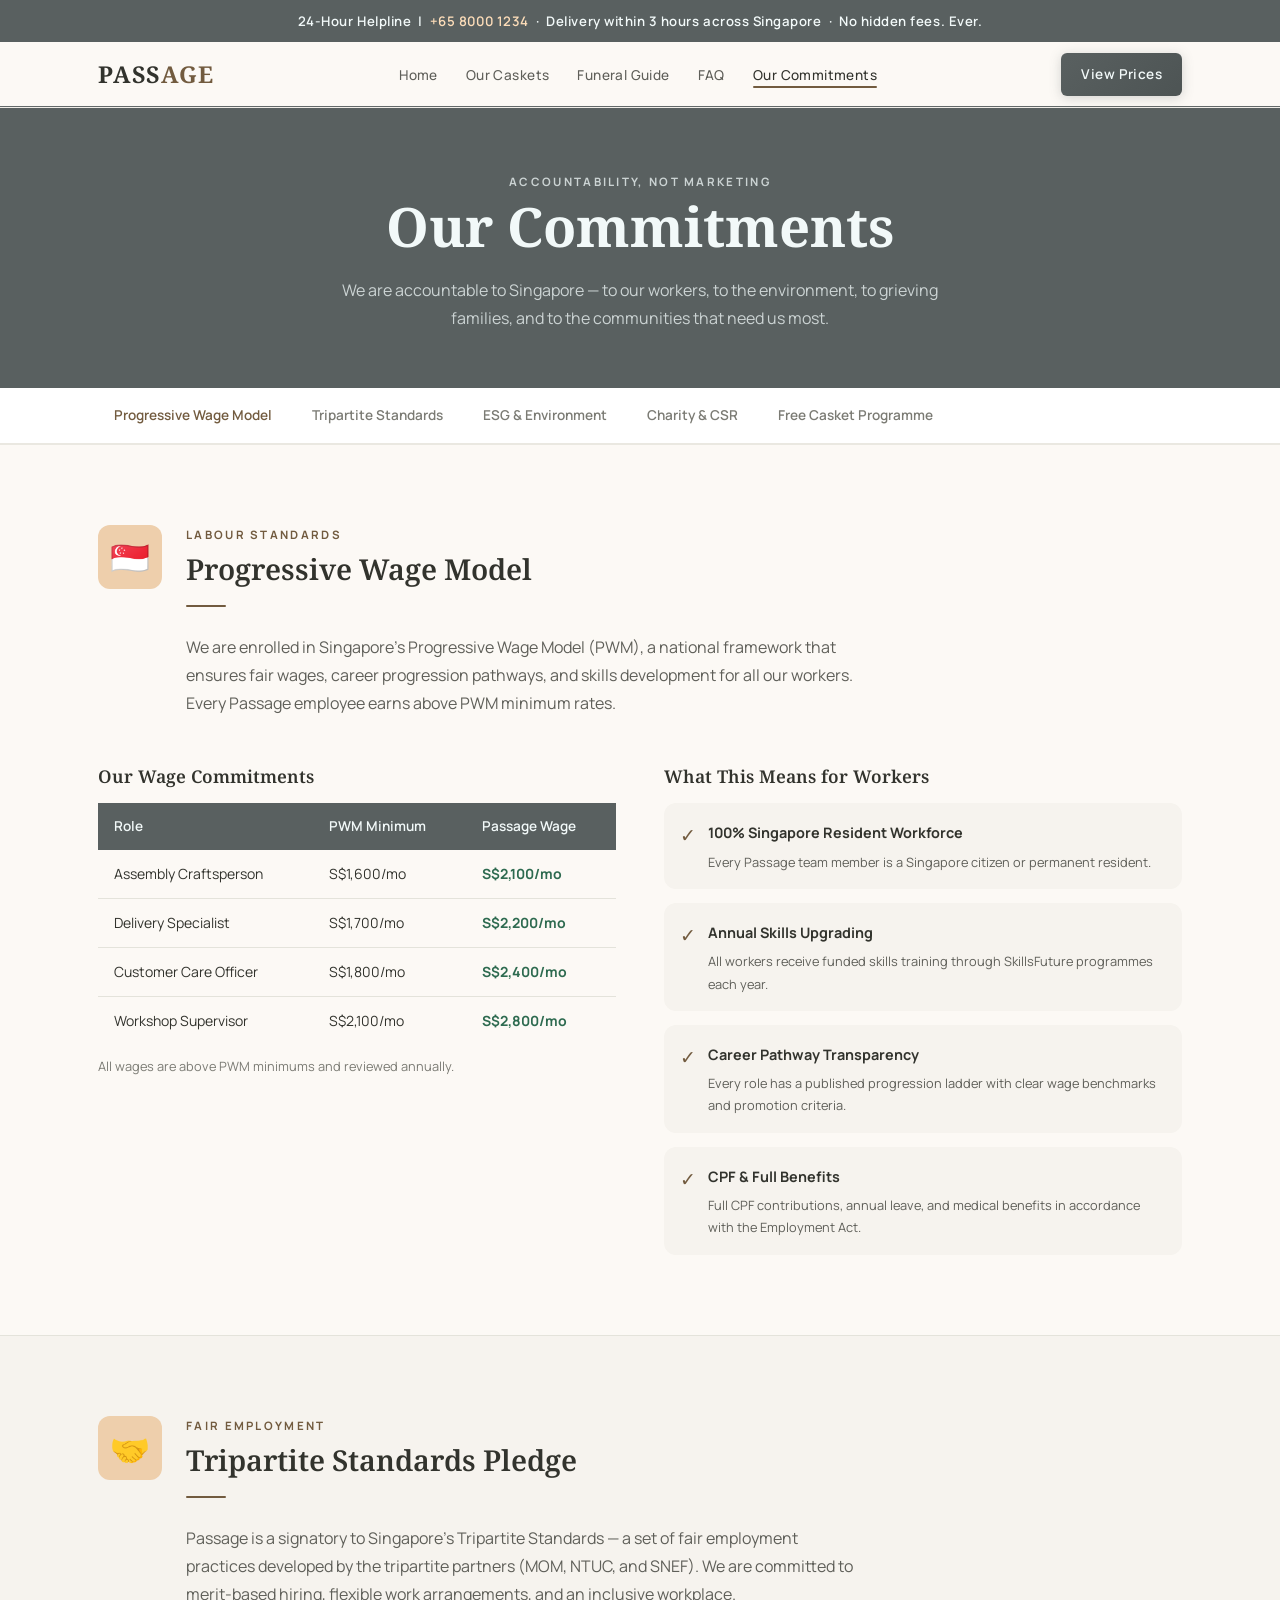
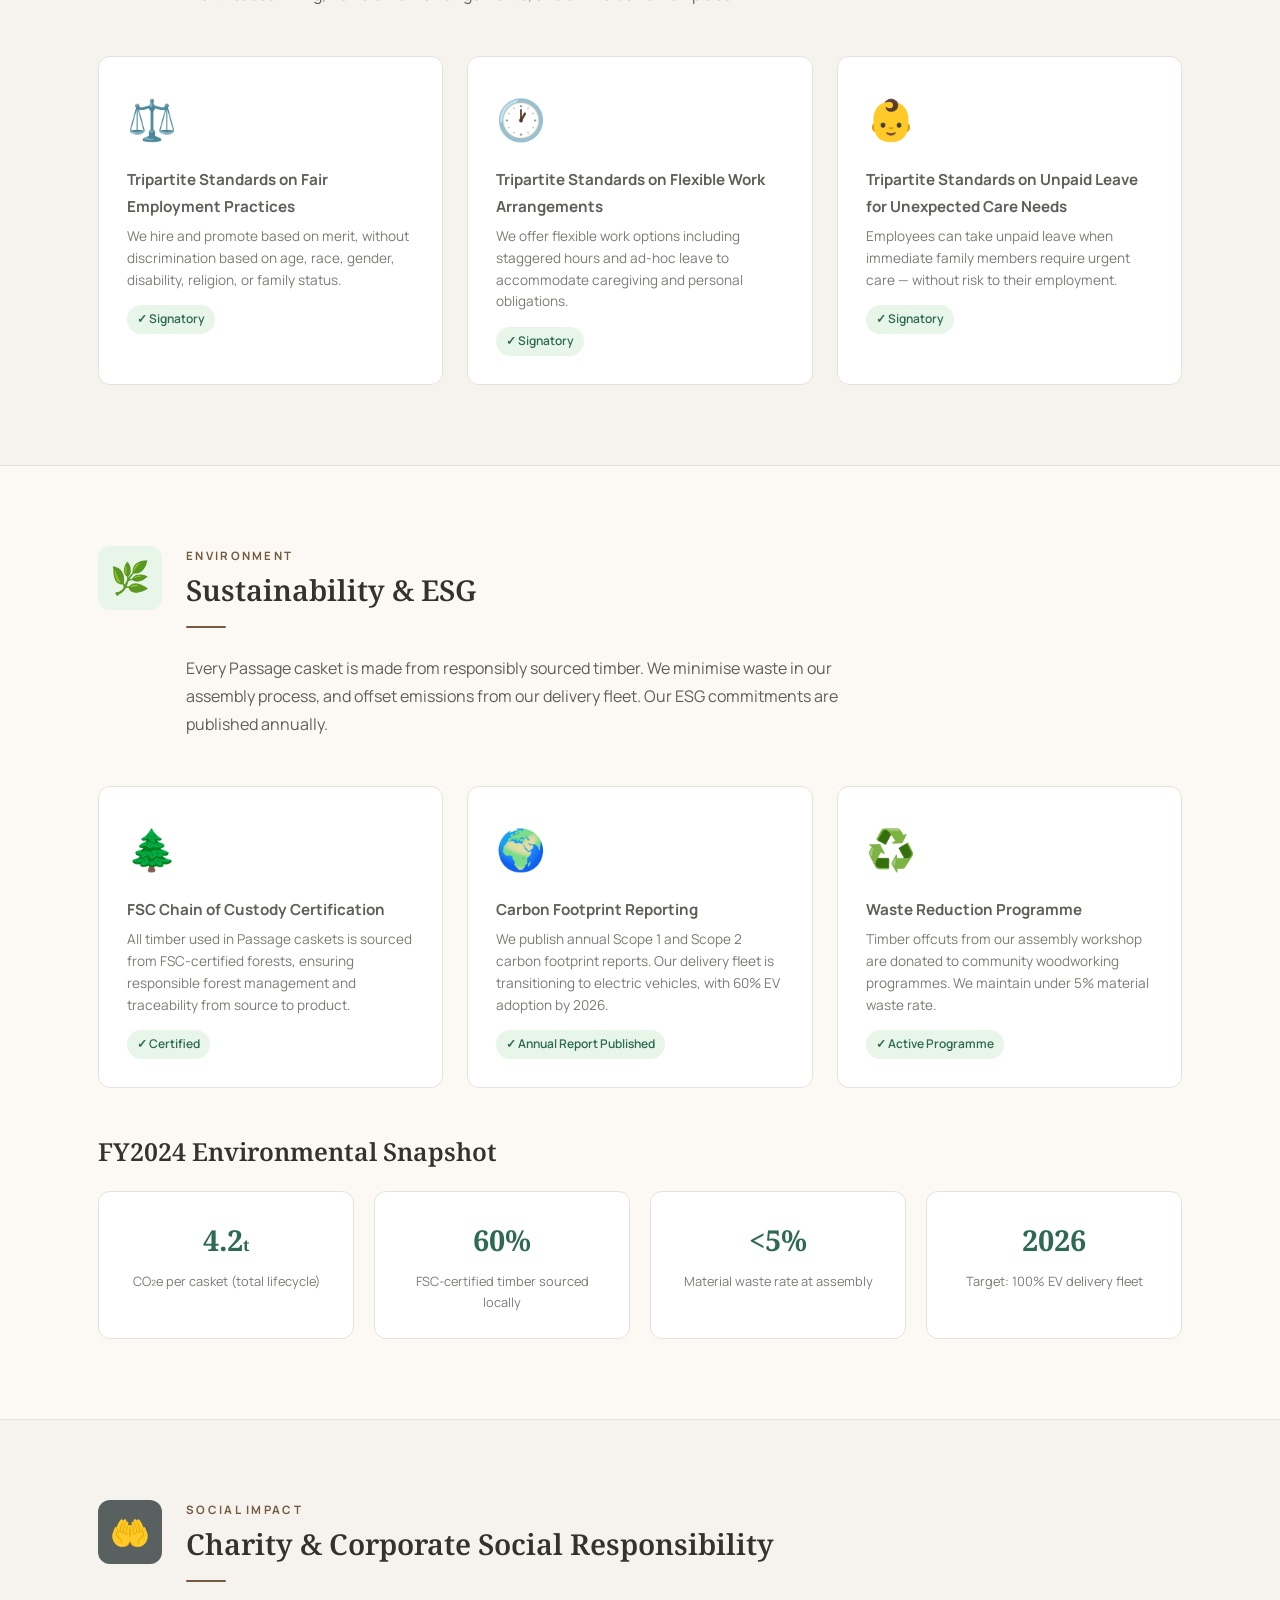
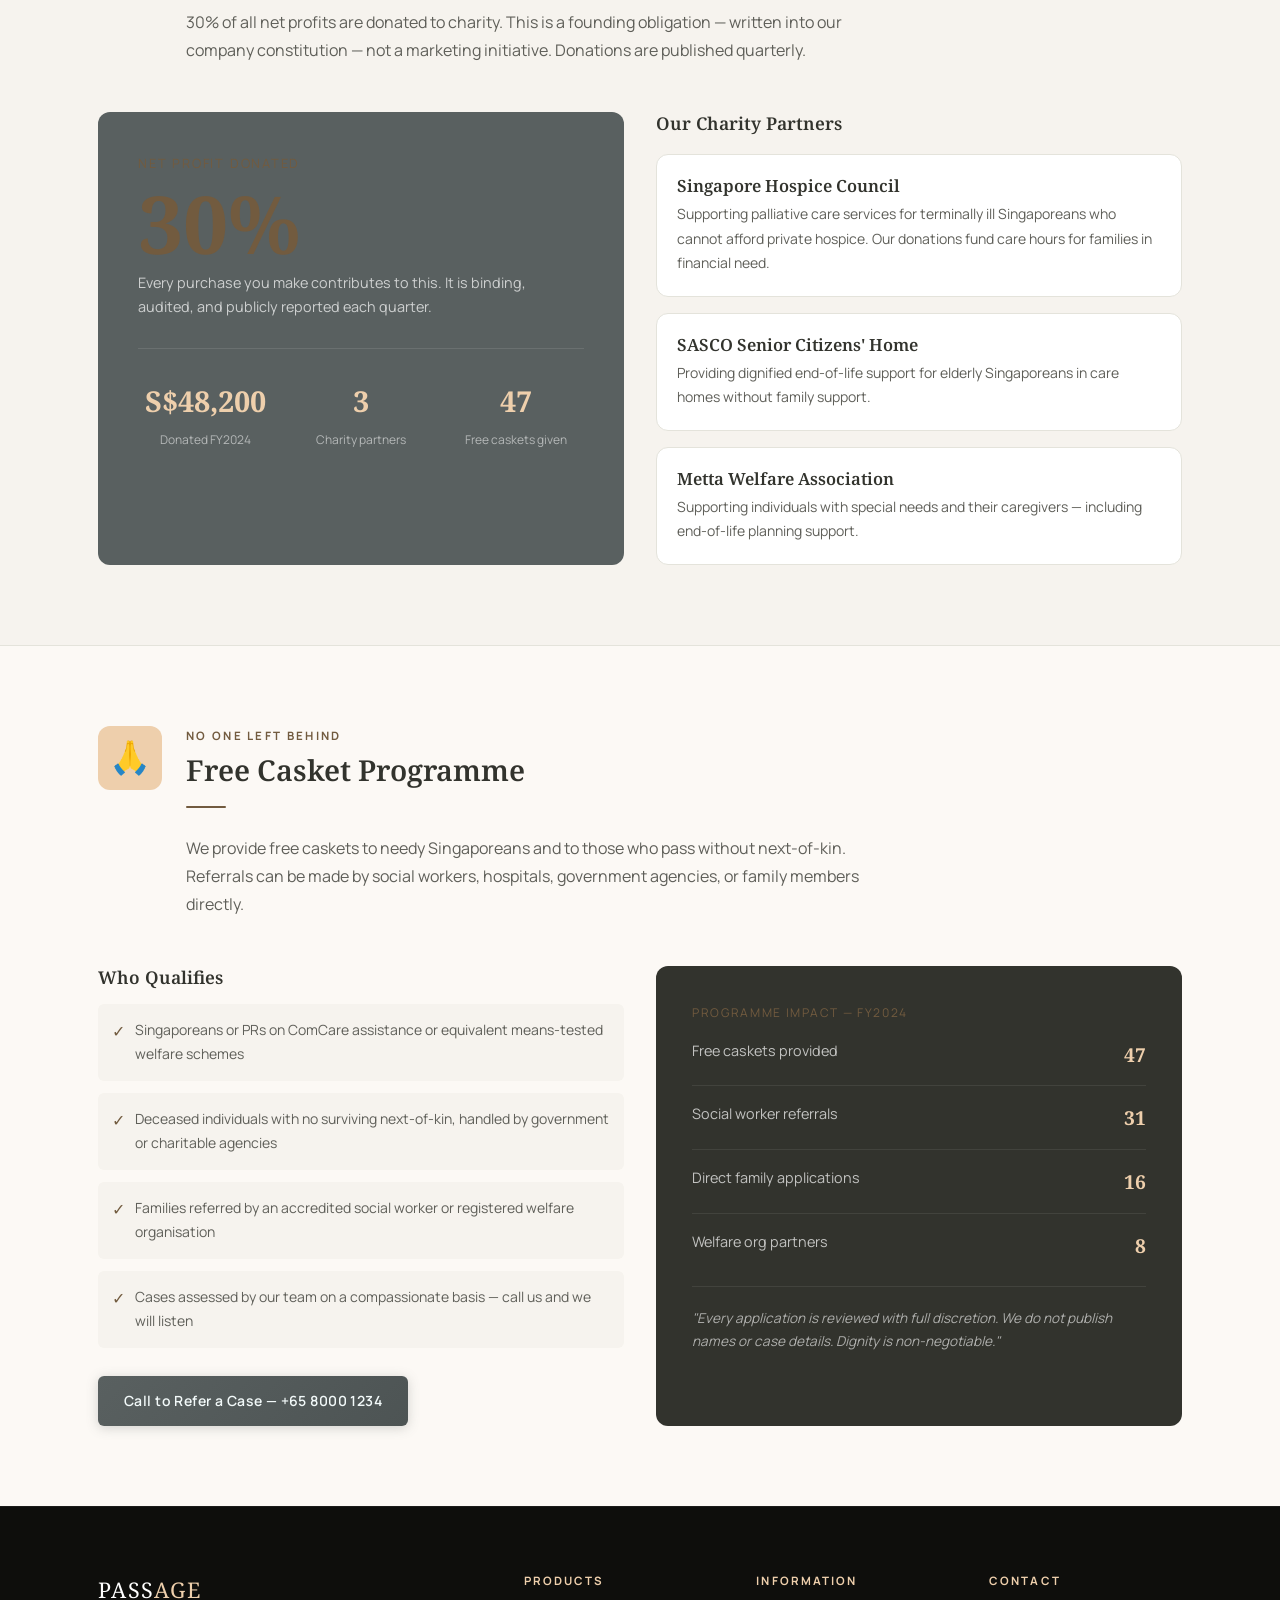
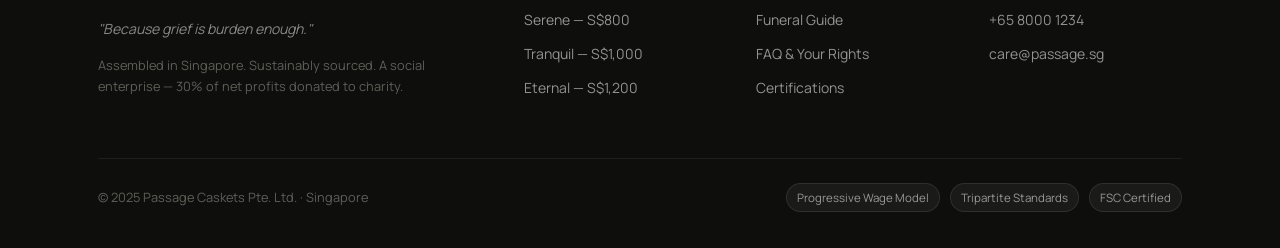
==== commit a0d3a945: "Fix nav gap: move hotline strip inside fixed nav element Hotline strip was outside the nav in docume" ====
--- a/accreditation.html
+++ b/accreditation.html
@@ -147,10 +147,10 @@
 <body class="page-body">
 
   <!-- NAV -->
+  <nav class="nav">
   <div class="hotline-strip">
     24-Hour Helpline &nbsp;|&nbsp; <a href="tel:+6580001234">+65 8000 1234</a> &nbsp;·&nbsp; Delivery within 3 hours across Singapore &nbsp;·&nbsp; No hidden fees. Ever.
   </div>
-  <nav class="nav">
     <div class="nav__inner">
       <a href="index.html" class="nav__logo">PASS<span>AGE</span></a>
       <ul class="nav__links">
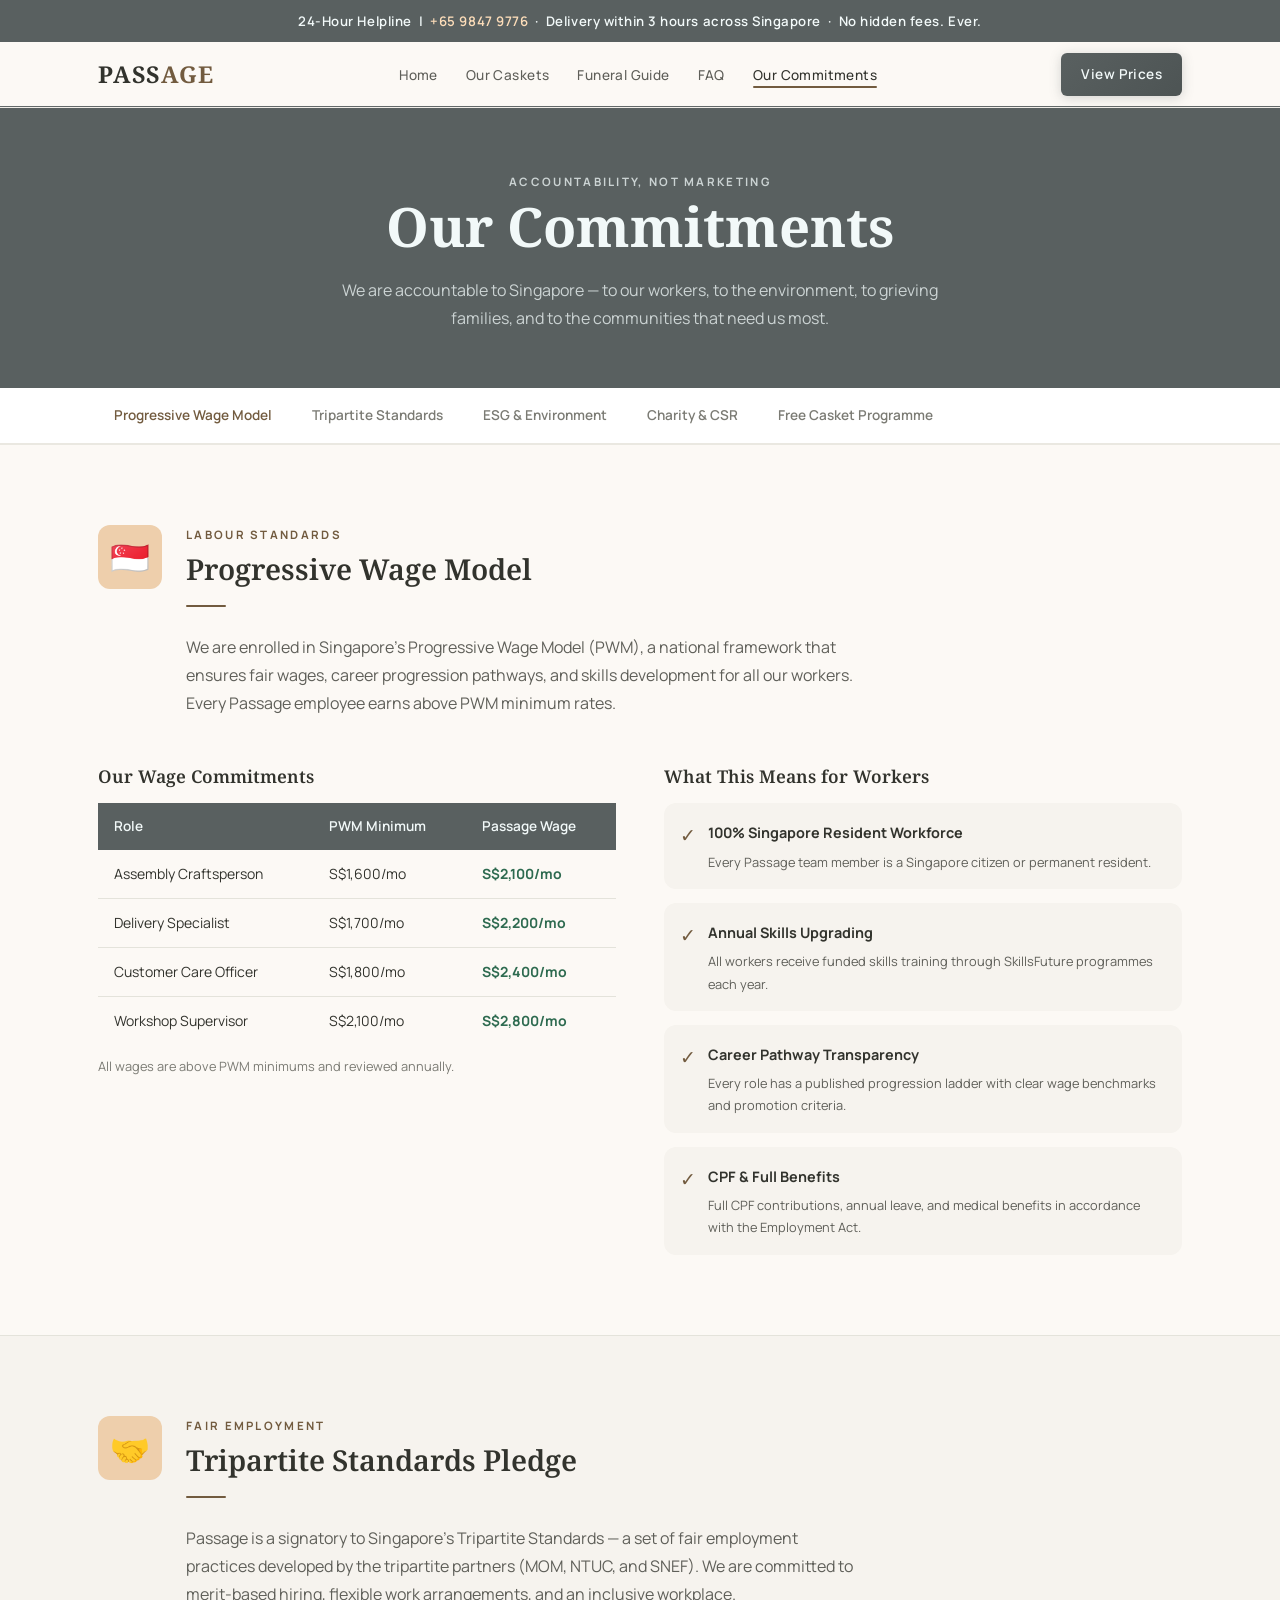
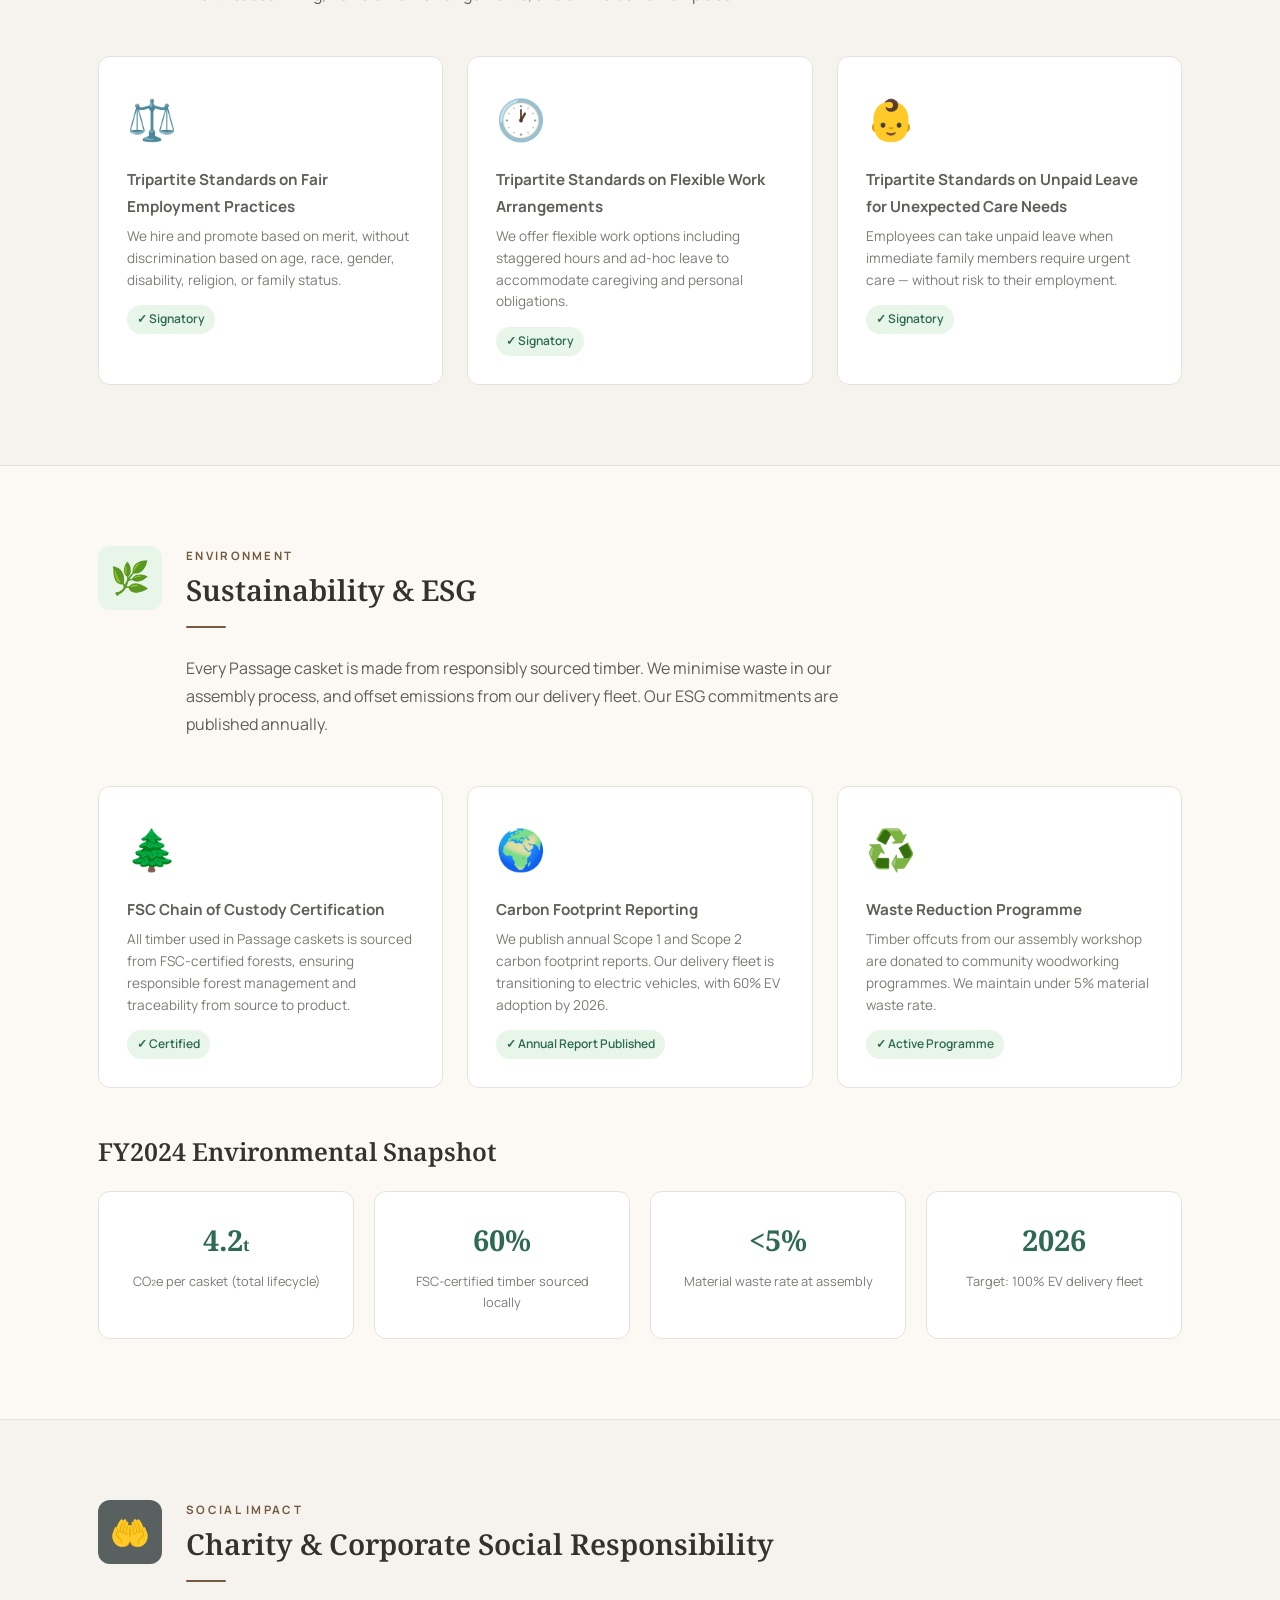
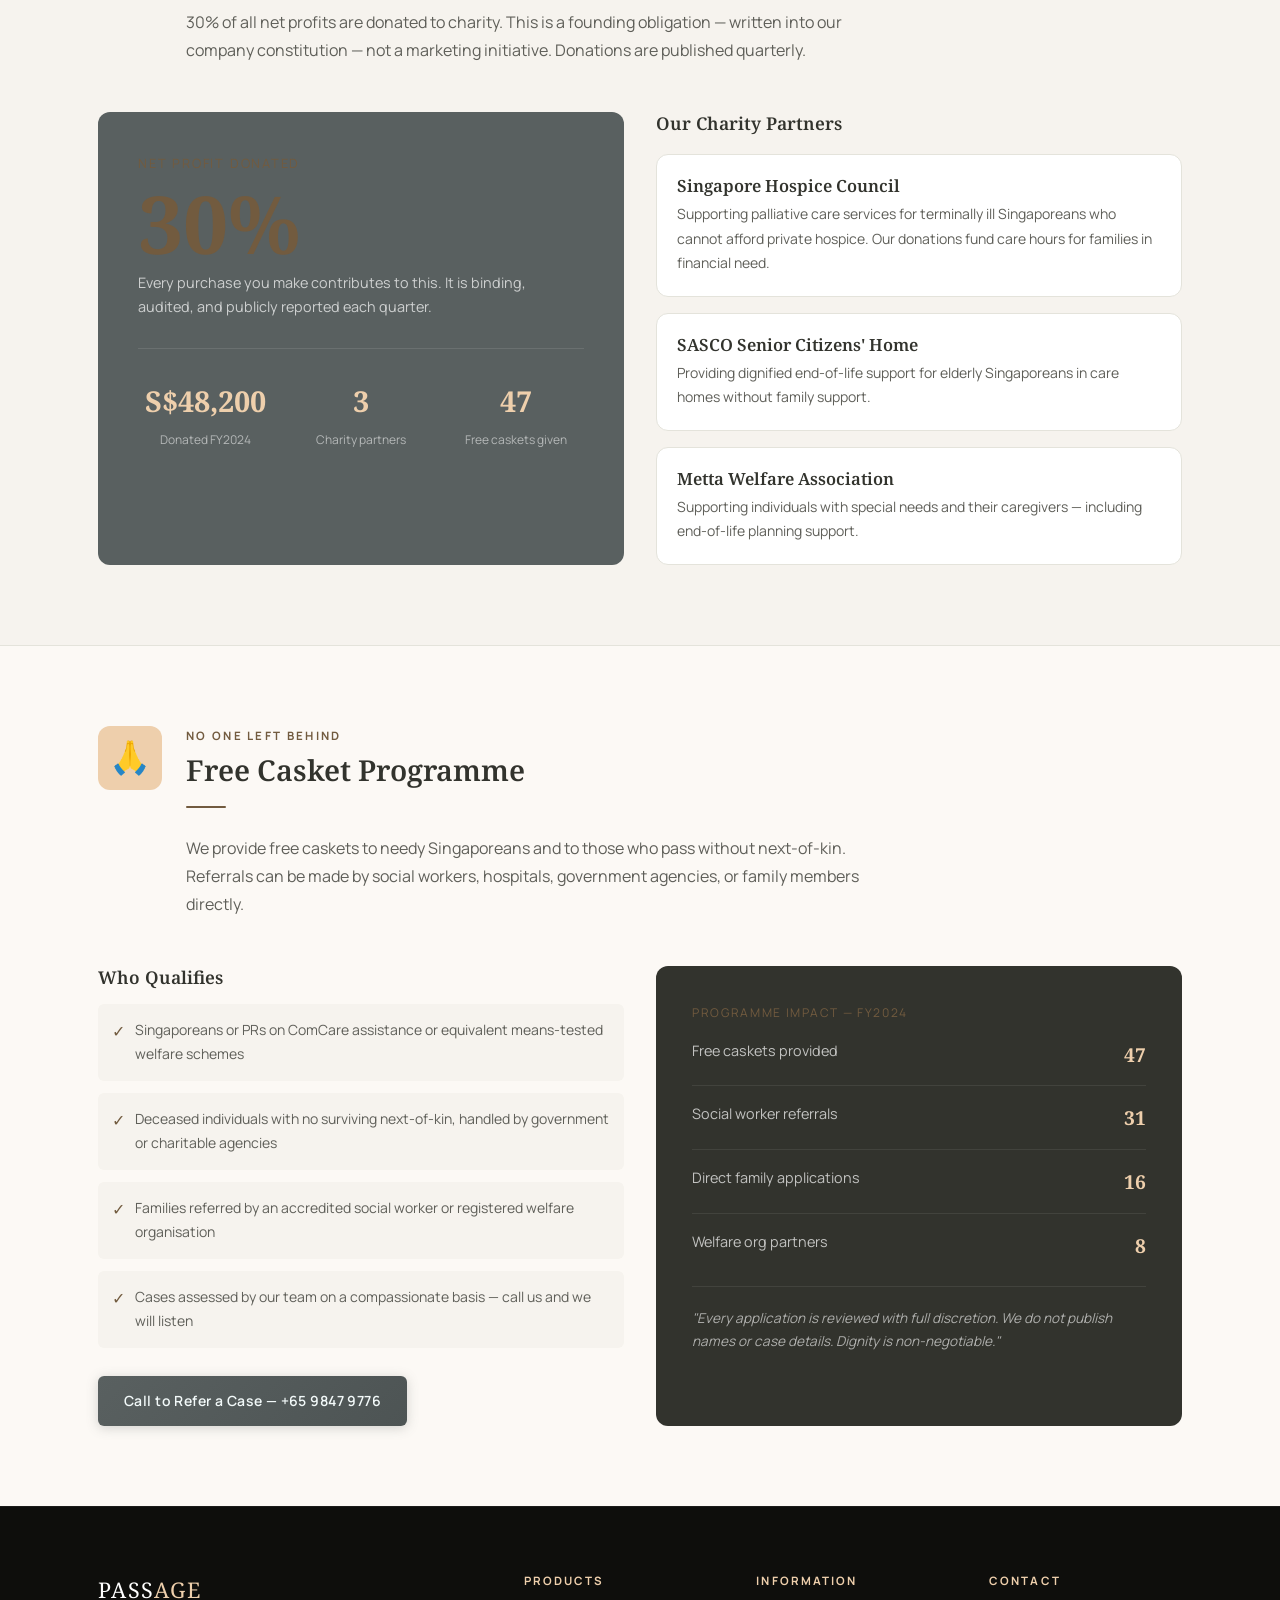
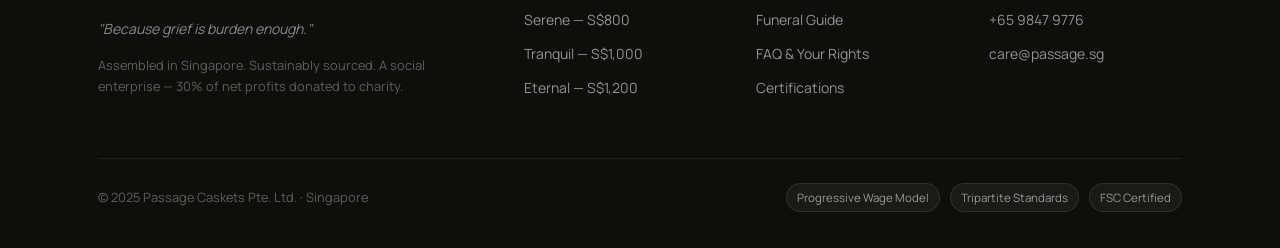
==== commit 9ebe1cc4: "Update contact number to +65 9847 9776 across all pages Co-Authored-By: Claude Sonnet 4.6 <noreply@a" ====
--- a/accreditation.html
+++ b/accreditation.html
@@ -149,7 +149,7 @@
   <!-- NAV -->
   <nav class="nav">
   <div class="hotline-strip">
-    24-Hour Helpline &nbsp;|&nbsp; <a href="tel:+6580001234">+65 8000 1234</a> &nbsp;·&nbsp; Delivery within 3 hours across Singapore &nbsp;·&nbsp; No hidden fees. Ever.
+    24-Hour Helpline &nbsp;|&nbsp; <a href="tel:+6598479776">+65 9847 9776</a> &nbsp;·&nbsp; Delivery within 3 hours across Singapore &nbsp;·&nbsp; No hidden fees. Ever.
   </div>
     <div class="nav__inner">
       <a href="index.html" class="nav__logo">PASS<span>AGE</span></a>
@@ -430,7 +430,7 @@
               <p style="font-size:0.875rem;">Cases assessed by our team on a compassionate basis — call us and we will listen</p>
             </div>
           </div>
-          <a href="tel:+6580001234" class="btn btn--primary">Call to Refer a Case — +65 8000 1234</a>
+          <a href="tel:+6598479776" class="btn btn--primary">Call to Refer a Case — +65 9847 9776</a>
         </div>
         <div style="background:var(--charcoal); border-radius:var(--radius-lg); padding:36px; color:var(--white);">
           <p style="font-size:0.75rem; letter-spacing:0.14em; text-transform:uppercase; color:var(--gold); margin-bottom:16px;">Programme Impact — FY2024</p>
@@ -480,7 +480,7 @@
           <a href="accreditation.html">Certifications</a>
         </div>
         <div class="footer__col"><h5>Contact</h5>
-          <a href="tel:+6580001234">+65 8000 1234</a>
+          <a href="tel:+6598479776">+65 9847 9776</a>
           <a href="mailto:care@passage.sg">care@passage.sg</a>
         </div>
       </div>
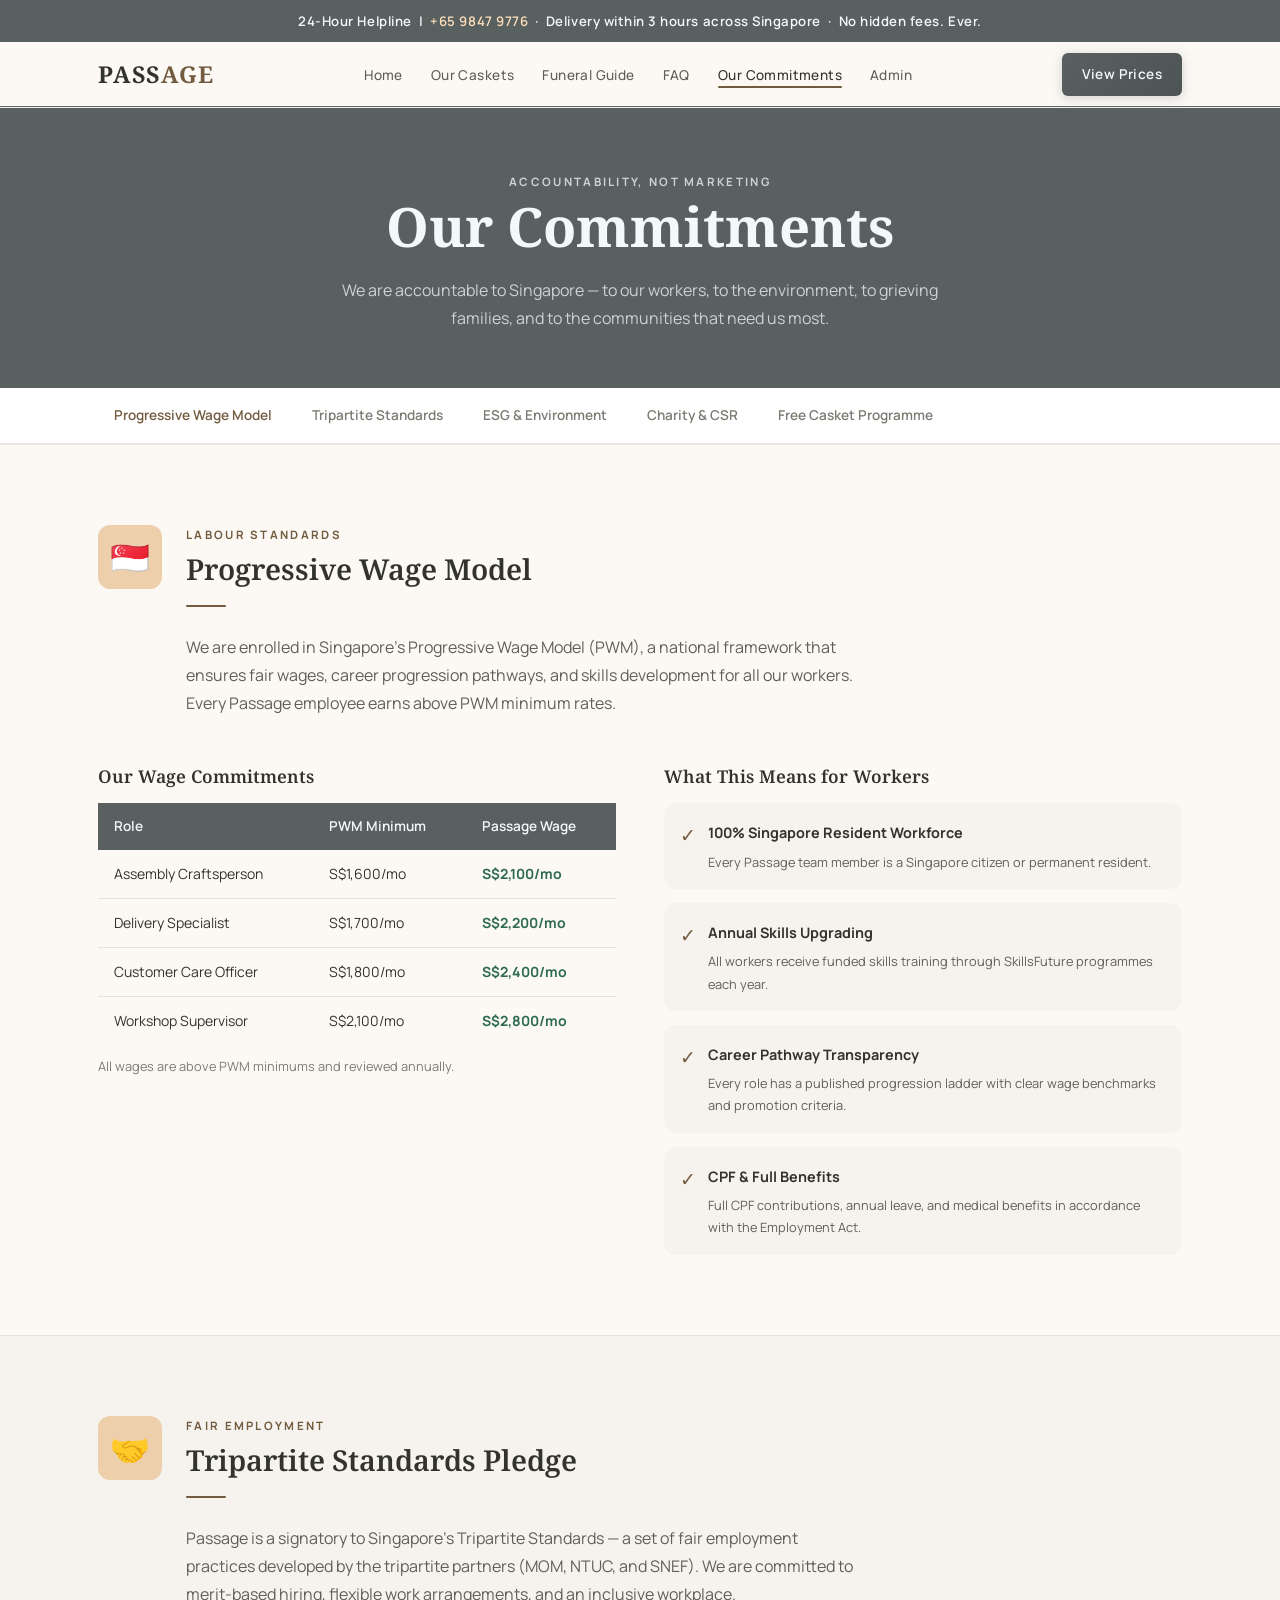
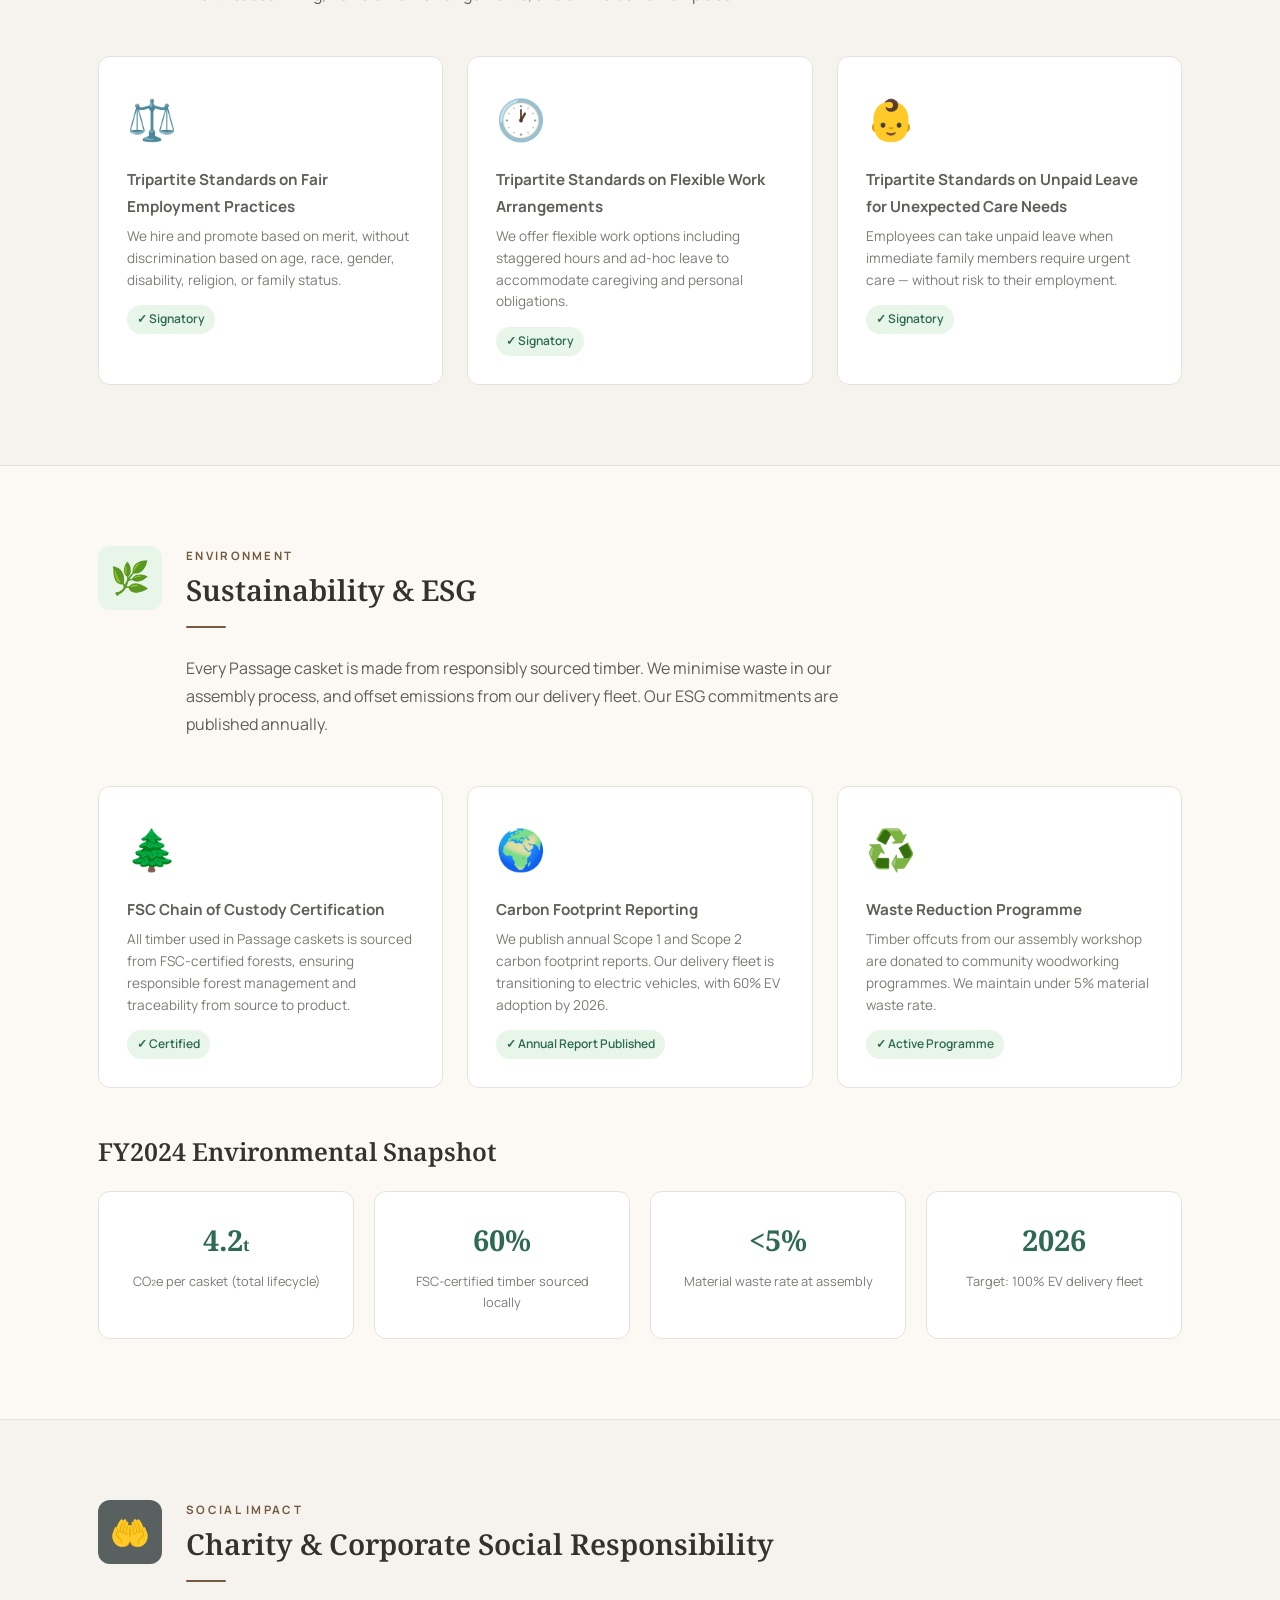
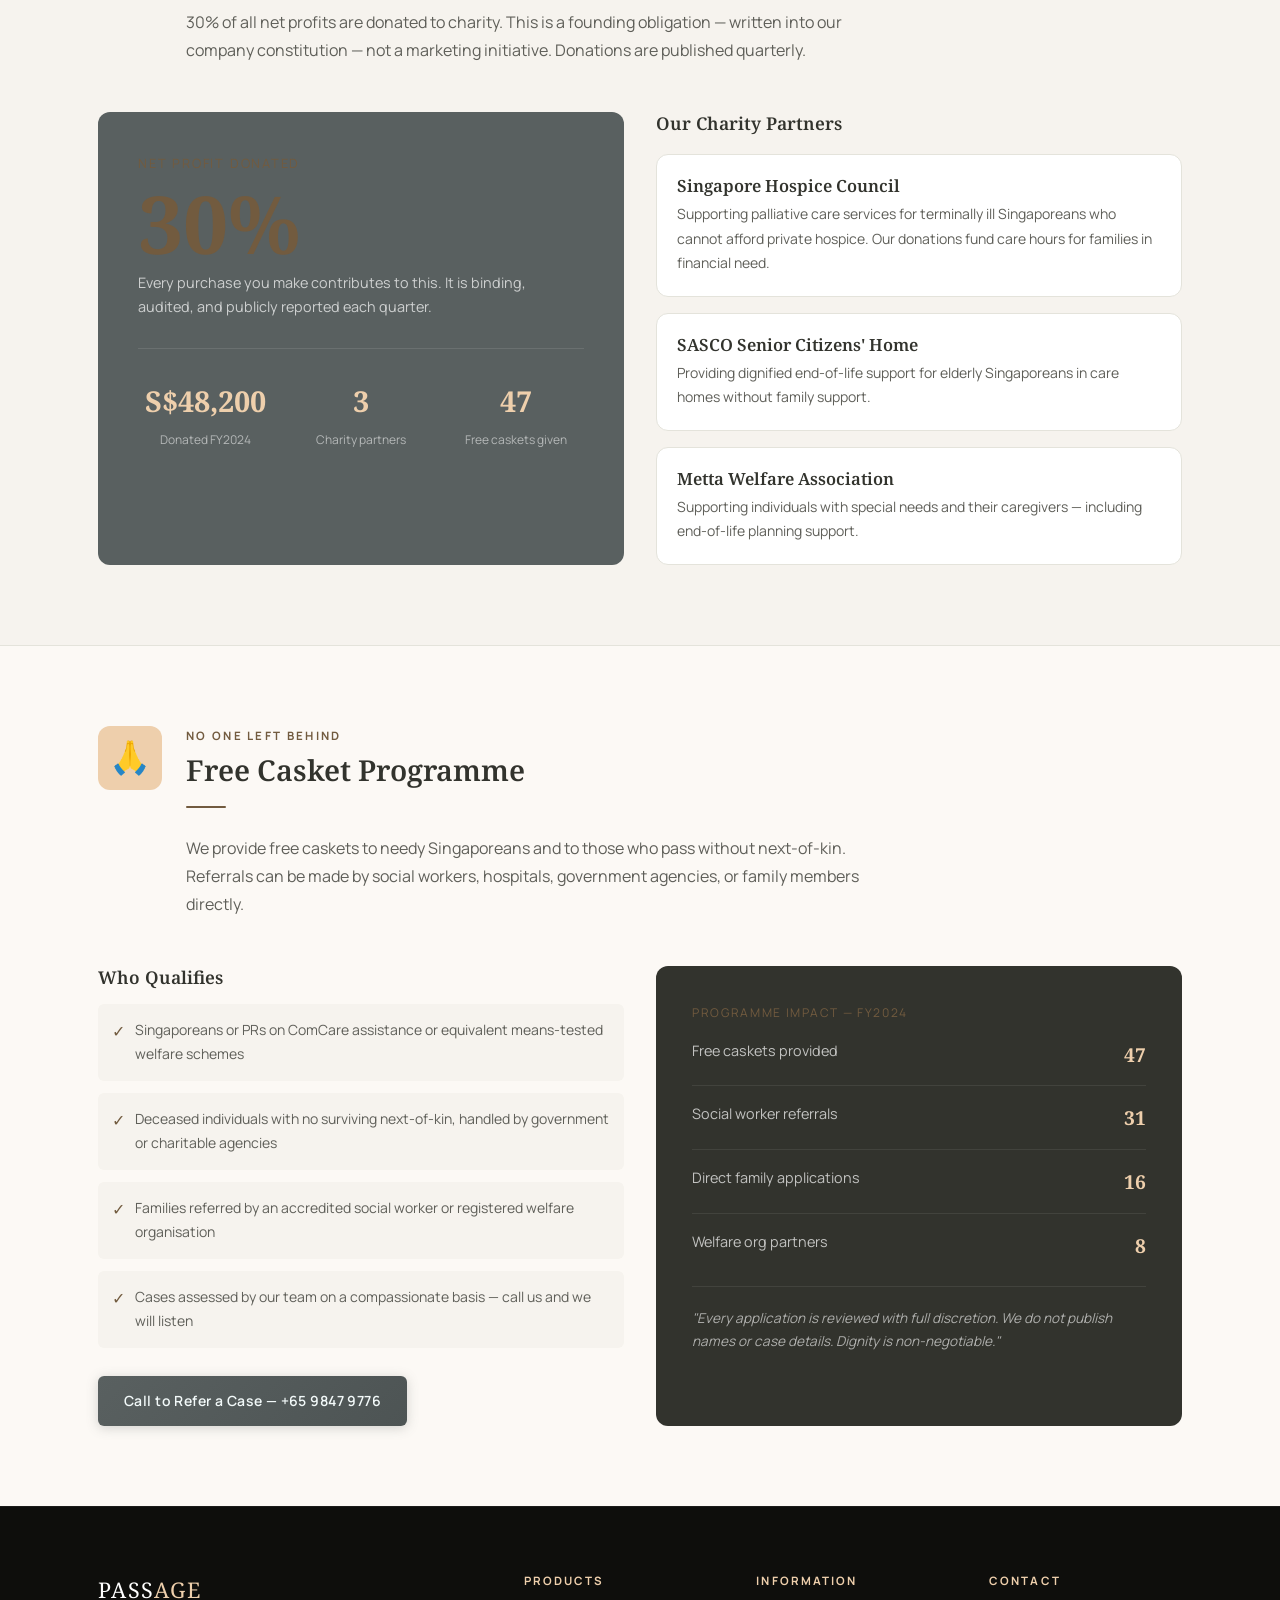
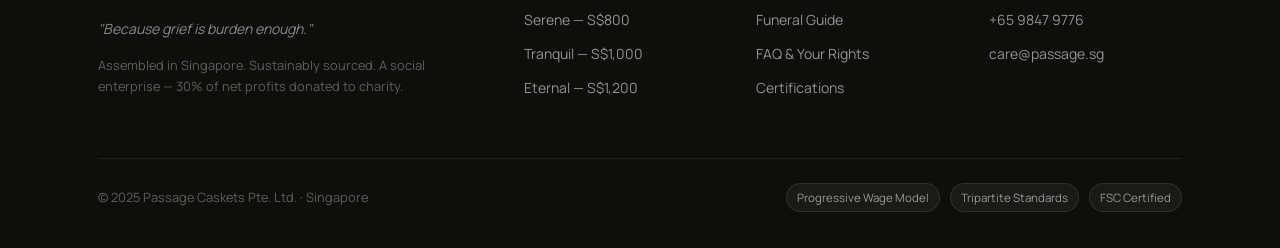
==== commit 71fd49f6: "Add Admin link to nav across all pages Co-Authored-By: Claude Sonnet 4.6 <noreply@anthropic.com>" ====
--- a/accreditation.html
+++ b/accreditation.html
@@ -159,6 +159,7 @@
         <li><a href="knowledge.html">Funeral Guide</a></li>
         <li><a href="faq.html">FAQ</a></li>
         <li><a href="accreditation.html" class="active">Our Commitments</a></li>
+        <li><a href="admin.html">Admin</a></li>
       </ul>
       <a href="products.html" class="btn btn--primary nav__cta">View Prices</a>
       <button class="nav__hamburger" onclick="toggleMobileNav()"><span></span><span></span><span></span></button>
@@ -170,6 +171,7 @@
         <li><a href="knowledge.html">Funeral Guide</a></li>
         <li><a href="faq.html">FAQ</a></li>
         <li><a href="accreditation.html">Our Commitments</a></li>
+        <li><a href="admin.html">Admin</a></li>
       </ul>
       <a href="products.html" class="btn btn--primary">View Prices</a>
     </div>
